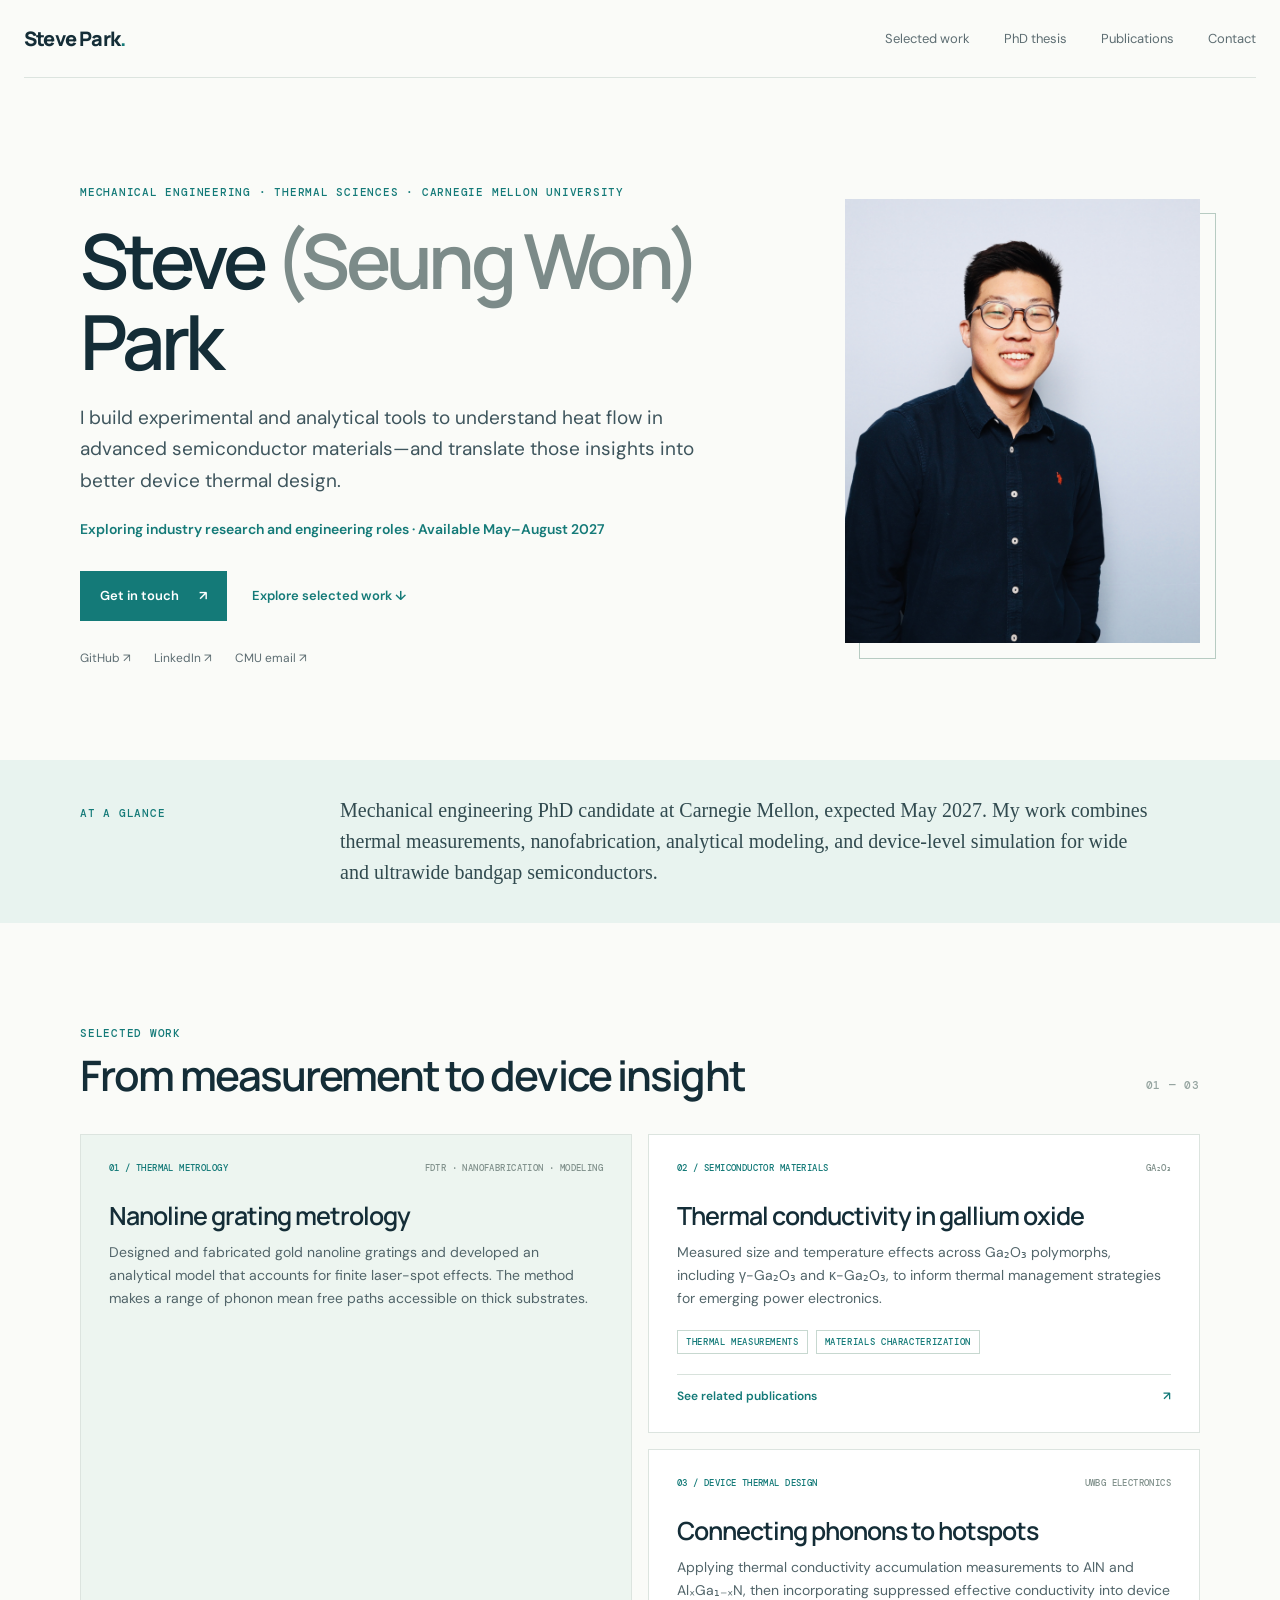
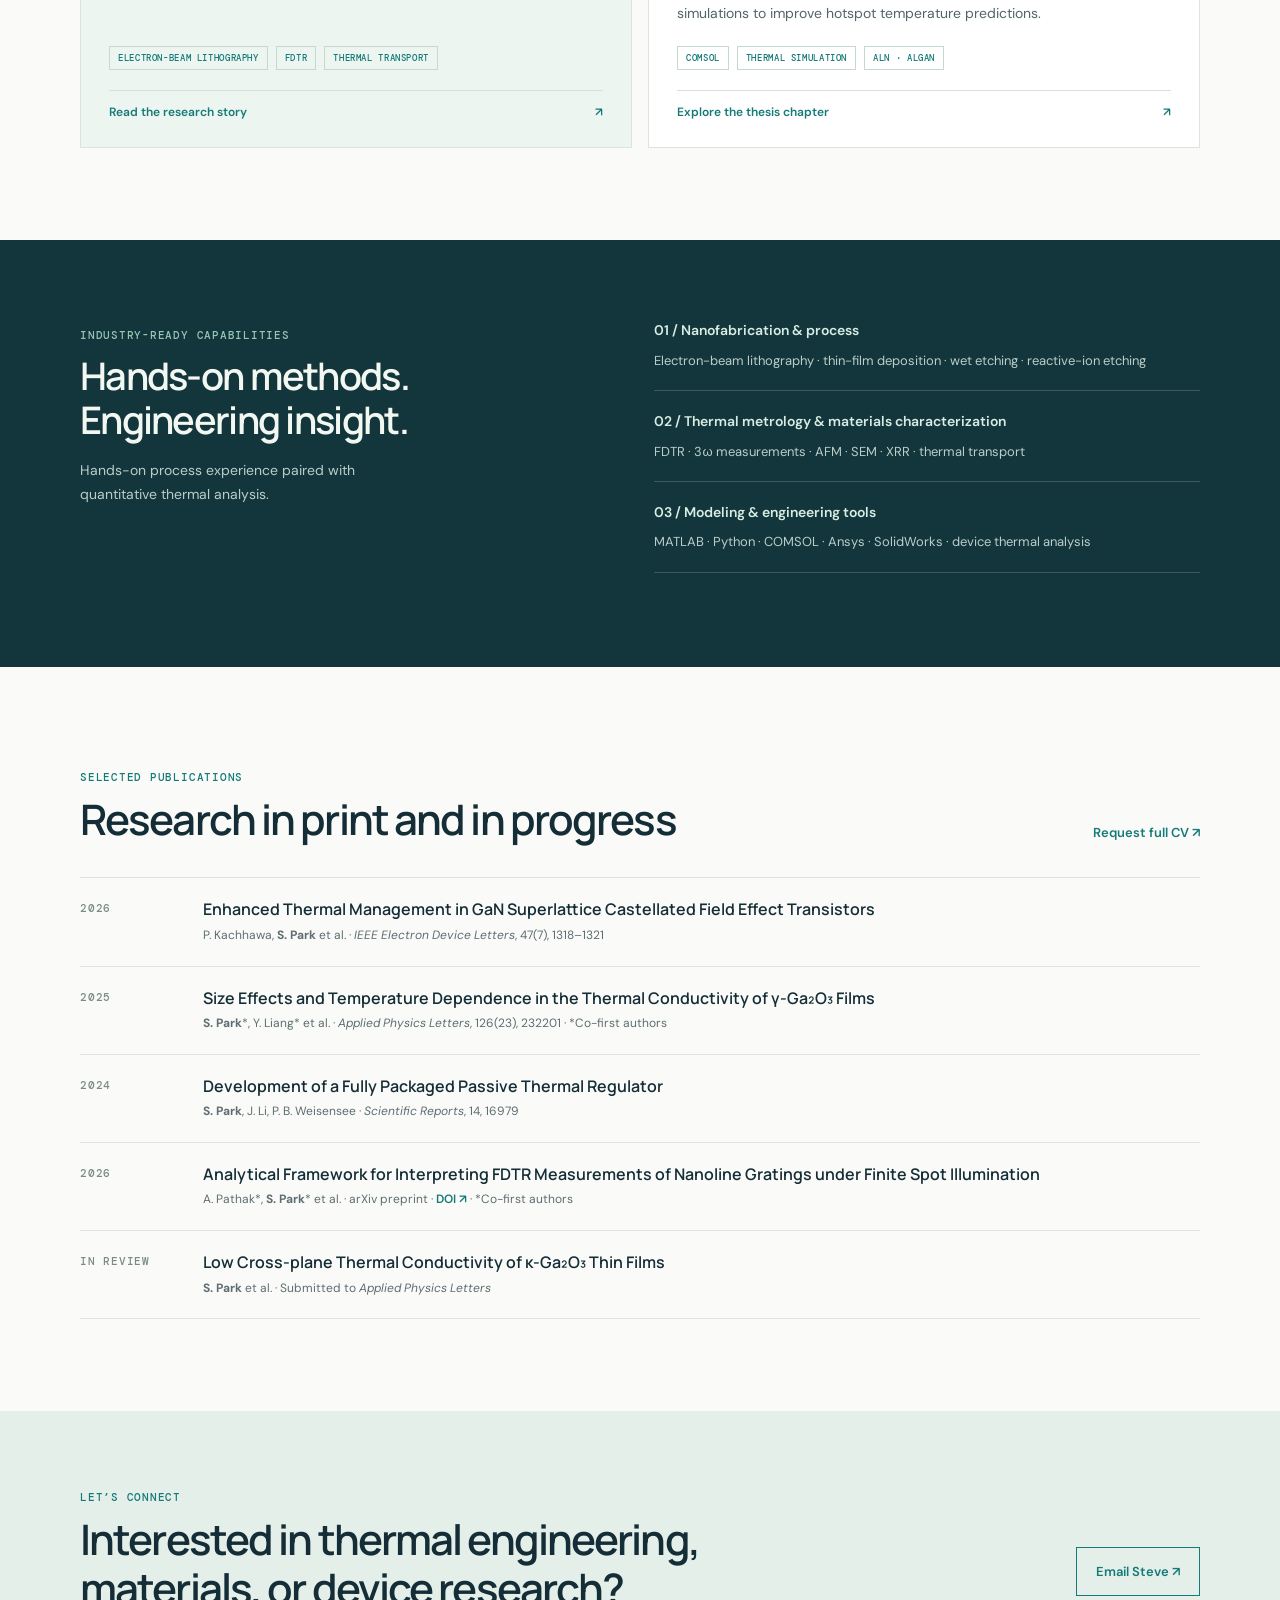
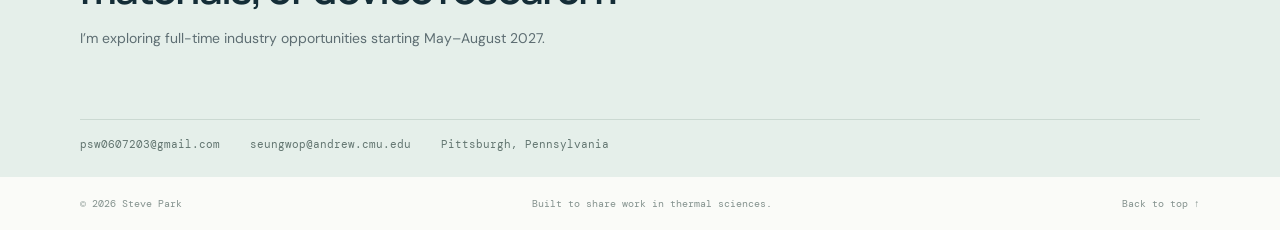
==== index.html @ 1a919031 "Add personal research website" ====
<!doctype html>
<html lang="en">
<head>
  <meta charset="utf-8">
  <meta name="viewport" content="width=device-width, initial-scale=1">
  <meta name="description" content="Steve (Seung Won) Park is a mechanical engineering PhD researcher developing thermal metrology and thermal management methods for advanced semiconductors.">
  <title>Steve Park · Mechanical Engineering Researcher</title>
  <link rel="stylesheet" href="styles.css">
</head>
<body>
  <header class="site-header">
    <a class="wordmark" href="index.html">Steve Park<span>.</span></a>
    <nav aria-label="Main navigation">
      <a href="#work">Selected work</a>
      <a href="thesis.html">PhD thesis</a>
      <a href="#publications">Publications</a>
      <a href="#contact">Contact</a>
    </nav>
  </header>

  <main>
    <section class="hero wrap">
      <div class="hero-copy">
        <p class="eyebrow">Mechanical engineering · Thermal sciences · Carnegie Mellon University</p>
        <h1>Steve <span>(Seung Won)</span> Park</h1>
        <p class="lead">I build experimental and analytical tools to understand heat flow in advanced semiconductor materials—and translate those insights into better device thermal design.</p>
        <p class="availability">Exploring industry research and engineering roles · Available May–August 2027</p>
        <div class="actions">
          <a class="button" href="mailto:psw0607203@gmail.com">Get in touch <span aria-hidden="true">↗</span></a>
          <a class="text-link" href="#work">Explore selected work ↓</a>
        </div>
        <div class="socials">
          <a href="https://github.com/steve-seungwon-park" target="_blank" rel="noreferrer">GitHub ↗</a>
          <a href="https://www.linkedin.com/in/steve-seungwon-park" target="_blank" rel="noreferrer">LinkedIn ↗</a>
          <a href="mailto:seungwop@andrew.cmu.edu">CMU email ↗</a>
        </div>
      </div>
      <figure class="portrait-frame"><img src="portrait.jpeg" alt="Portrait of Steve Park"></figure>
    </section>

    <section class="intro-band">
      <div class="wrap intro-grid">
        <p class="eyebrow">At a glance</p>
        <p>Mechanical engineering PhD candidate at Carnegie Mellon, expected May 2027. My work combines thermal measurements, nanofabrication, analytical modeling, and device-level simulation for wide and ultrawide bandgap semiconductors.</p>
      </div>
    </section>

    <section class="section wrap" id="work">
      <div class="section-heading"><div><p class="eyebrow">Selected work</p><h2>From measurement to device insight</h2></div><span class="section-index">01 — 03</span></div>
      <div class="project-grid">
        <article class="project-card project-feature">
          <div class="card-top"><span>01 / Thermal metrology</span><span>FDTR · Nanofabrication · Modeling</span></div>
          <h3>Nanoline grating metrology</h3>
          <p>Designed and fabricated gold nanoline gratings and developed an analytical model that accounts for finite laser-spot effects. The method makes a range of phonon mean free paths accessible on thick substrates.</p>
          <div class="tags"><span>Electron-beam lithography</span><span>FDTR</span><span>Thermal transport</span></div>
          <a class="card-link" href="thesis.html#nanoline">Read the research story <span>↗</span></a>
        </article>
        <article class="project-card">
          <div class="card-top"><span>02 / Semiconductor materials</span><span>Ga₂O₃</span></div>
          <h3>Thermal conductivity in gallium oxide</h3>
          <p>Measured size and temperature effects across Ga₂O₃ polymorphs, including γ-Ga₂O₃ and κ-Ga₂O₃, to inform thermal management strategies for emerging power electronics.</p>
          <div class="tags"><span>Thermal measurements</span><span>Materials characterization</span></div>
          <a class="card-link" href="#publications">See related publications <span>↗</span></a>
        </article>
        <article class="project-card">
          <div class="card-top"><span>03 / Device thermal design</span><span>UWBG electronics</span></div>
          <h3>Connecting phonons to hotspots</h3>
          <p>Applying thermal conductivity accumulation measurements to AlN and AlₓGa₁₋ₓN, then incorporating suppressed effective conductivity into device simulations to improve hotspot temperature predictions.</p>
          <div class="tags"><span>COMSOL</span><span>Thermal simulation</span><span>AlN · AlGaN</span></div>
          <a class="card-link" href="thesis.html#accumulation">Explore the thesis chapter <span>↗</span></a>
        </article>
      </div>
    </section>

    <section class="skills-band">
      <div class="wrap skills-content">
        <div><p class="eyebrow">Industry-ready capabilities</p><h2>Hands-on methods.<br>Engineering insight.</h2><p class="skills-intro">Hands-on process experience paired with quantitative thermal analysis.</p></div>
        <div class="skill-list">
          <div><span>01 / Nanofabrication & process</span><p>Electron-beam lithography · thin-film deposition · wet etching · reactive-ion etching</p></div>
          <div><span>02 / Thermal metrology & materials characterization</span><p>FDTR · 3ω measurements · AFM · SEM · XRR · thermal transport</p></div>
          <div><span>03 / Modeling & engineering tools</span><p>MATLAB · Python · COMSOL · Ansys · SolidWorks · device thermal analysis</p></div>
        </div>
      </div>
    </section>

    <section class="section wrap" id="publications">
      <div class="section-heading"><div><p class="eyebrow">Selected publications</p><h2>Research in print and in progress</h2></div><a class="text-link" href="mailto:psw0607203@gmail.com?subject=Publications%20and%20CV">Request full CV ↗</a></div>
      <div class="publication-list">
        <article><span class="pub-year">2026</span><div><h3>Enhanced Thermal Management in GaN Superlattice Castellated Field Effect Transistors</h3><p>P. Kachhawa, <strong>S. Park</strong> et al. · <em>IEEE Electron Device Letters</em>, 47(7), 1318–1321</p></div></article>
        <article><span class="pub-year">2025</span><div><h3>Size Effects and Temperature Dependence in the Thermal Conductivity of γ-Ga₂O₃ Films</h3><p><strong>S. Park</strong>*, Y. Liang* et al. · <em>Applied Physics Letters</em>, 126(23), 232201 · *Co-first authors</p></div></article>
        <article><span class="pub-year">2024</span><div><h3>Development of a Fully Packaged Passive Thermal Regulator</h3><p><strong>S. Park</strong>, J. Li, P. B. Weisensee · <em>Scientific Reports</em>, 14, 16979</p></div></article>
        <article><span class="pub-year">2026</span><div><h3>Analytical Framework for Interpreting FDTR Measurements of Nanoline Gratings under Finite Spot Illumination</h3><p>A. Pathak*, <strong>S. Park</strong>* et al. · arXiv preprint · <a href="https://doi.org/10.48550/arXiv.2610.37957">DOI ↗</a> · *Co-first authors</p></div></article>
        <article><span class="pub-year">In review</span><div><h3>Low Cross-plane Thermal Conductivity of κ-Ga₂O₃ Thin Films</h3><p><strong>S. Park</strong> et al. · Submitted to <em>Applied Physics Letters</em></p></div></article>
      </div>
    </section>

    <section class="contact-section" id="contact">
      <div class="wrap contact-inner"><div><p class="eyebrow">Let’s connect</p><h2>Interested in thermal engineering, materials, or device research?</h2><p>I’m exploring full-time industry opportunities starting May–August 2027.</p></div><a class="button button-light" href="mailto:psw0607203@gmail.com">Email Steve ↗</a></div>
      <div class="wrap contact-foot"><a href="mailto:psw0607203@gmail.com">psw0607203@gmail.com</a><a href="mailto:seungwop@andrew.cmu.edu">seungwop@andrew.cmu.edu</a><span>Pittsburgh, Pennsylvania</span></div>
    </section>
  </main>
  <footer class="site-footer wrap"><span>© 2026 Steve Park</span><span>Built to share work in thermal sciences.</span><a href="#top">Back to top ↑</a></footer>
</body>
</html>
---- styles.css ----
@import url('https://fonts.googleapis.com/css2?family=DM+Mono:wght@400;500&family=DM+Sans:wght@400;500;600;700&family=Manrope:wght@400;500;600;700;800&display=swap');
:root{--ink:#142d37;--muted:#5d6d72;--teal:#147a78;--mint:#e8f3ef;--paper:#fafbf8;--line:#dce4df;--orange:#d5844e;--serif:Georgia,'Times New Roman',serif}*{box-sizing:border-box}html{scroll-behavior:smooth}body{margin:0;background:var(--paper);color:var(--ink);font-family:'DM Sans',Arial,sans-serif;font-size:16px;line-height:1.65}a{color:inherit;text-decoration:none}a:hover{color:var(--teal)}.wrap{width:min(1120px,calc(100% - 48px));margin-inline:auto}.site-header{height:78px;width:min(1240px,calc(100% - 48px));margin:auto;display:flex;align-items:center;justify-content:space-between;border-bottom:1px solid var(--line)}.wordmark{font-family:Manrope,sans-serif;font-weight:800;font-size:20px;letter-spacing:-.8px}.wordmark span{color:var(--teal)}nav{display:flex;gap:34px;font-size:13px;color:var(--muted)}nav a{padding:8px 0}nav a:hover,nav .active{color:var(--teal)}.hero{display:grid;grid-template-columns:1.32fr .68fr;gap:76px;align-items:center;padding-top:96px;padding-bottom:92px}.eyebrow,.section-index,.card-top,.tags,.pub-year,.thesis-meta,.finding span{font:500 11px 'DM Mono',monospace;letter-spacing:.07em;text-transform:uppercase;color:var(--teal)}.hero h1,.thesis-hero h1{font:600 clamp(42px,6vw,76px)/1.06 Manrope,sans-serif;letter-spacing:-.06em;margin:21px 0}.hero h1 span{color:#7c8b89}.lead{font-size:19px;line-height:1.65;color:#3e555d;max-width:650px}.availability{margin-top:22px;font-size:14px;font-weight:600;color:var(--teal)}.actions{display:flex;align-items:center;gap:25px;margin:30px 0 28px}.button{display:inline-flex;gap:20px;align-items:center;background:var(--teal);color:white;padding:13px 19px;font-size:13px;font-weight:600;border:1px solid var(--teal);transition:.2s}.button:hover{background:#0d5d5b;color:#fff}.text-link{font-size:13px;font-weight:600;color:var(--teal)}.socials{display:flex;gap:23px;font-size:12px;color:var(--muted)}.portrait-frame{margin:0;position:relative}.portrait-frame:before{content:'';position:absolute;left:14px;top:14px;width:100%;height:100%;border:1px solid #b7cbc2;z-index:0}.portrait-frame img{position:relative;display:block;width:100%;aspect-ratio:4/5;object-fit:cover;object-position:center 34%;z-index:1;filter:saturate(.84)}.intro-band{background:var(--mint);padding:35px 0}.intro-grid{display:grid;grid-template-columns:220px 1fr;gap:40px;align-items:start}.intro-grid p:last-child{font-family:var(--serif);font-size:20px;line-height:1.55;max-width:820px;margin:0;color:#314a4f}.section{padding-top:92px;padding-bottom:92px}.section-heading{display:flex;justify-content:space-between;align-items:end;margin-bottom:34px}.section-heading h2,.skills-content h2,.contact-inner h2{font:600 clamp(27px,3.5vw,42px)/1.16 Manrope,sans-serif;letter-spacing:-.045em;margin:9px 0 0}.section-index{padding-bottom:8px;color:#95a4a0}.project-grid{display:grid;grid-template-columns:1fr 1fr;gap:16px}.project-card{border:1px solid var(--line);padding:27px 28px 25px;background:#fff;display:flex;flex-direction:column;min-height:290px}.project-feature{grid-row:span 2;background:#edf5f0}.card-top{display:flex;justify-content:space-between;gap:12px;font-size:9px;letter-spacing:.045em}.card-top span:last-child{color:#82928d;text-align:right}.project-card h3{font:600 25px/1.2 Manrope,sans-serif;letter-spacing:-.04em;margin:27px 0 10px}.project-card p{color:#52656a;font-size:14px;margin:0 0 20px}.tags{display:flex;flex-wrap:wrap;gap:8px;margin-top:auto;font-size:9px}.tags span{border:1px solid #c7d8d0;padding:5px 8px}.card-link{font-size:12px;font-weight:600;color:var(--teal);margin-top:20px;display:flex;justify-content:space-between;border-top:1px solid #d8e2dc;padding-top:12px}.skills-band{background:#12363b;color:#f3f7f2;padding:77px 0}.skills-content{display:grid;grid-template-columns:1fr 1.15fr;gap:100px}.skills-content .eyebrow{color:#98c6b5}.skills-content h2{font-size:38px}.skill-list>div{border-bottom:1px solid #3c5b5d;padding:0 0 15px;margin-bottom:17px}.skill-list span{font-weight:600;font-size:14px}.skill-list p{color:#bbcdca;font-size:13px;margin:3px 0}.publication-list{border-top:1px solid var(--line)}.publication-list article{display:grid;grid-template-columns:105px 1fr;gap:18px;padding:20px 0;border-bottom:1px solid var(--line)}.pub-year{padding-top:3px;color:#788b85}.publication-list h3{font:600 16px/1.4 Manrope,sans-serif;margin:0 0 5px}.publication-list p{font-size:12px;color:var(--muted);margin:0}.publication-list p a,.thesis-links a{color:var(--teal);font-weight:600}.contact-section{background:#e5efea;padding:68px 0 26px}.contact-inner{display:flex;justify-content:space-between;align-items:center;gap:40px;padding-bottom:55px}.contact-inner h2{max-width:650px}.contact-inner p:not(.eyebrow){color:var(--muted);font-size:14px}.button-light{background:transparent;color:var(--teal);white-space:nowrap}.button-light:hover{color:white}.contact-foot{display:flex;gap:30px;border-top:1px solid #cbd9d2;padding-top:17px;font:11px 'DM Mono',monospace;color:#627570}.site-footer{padding-block:20px;display:flex;justify-content:space-between;color:#84928e;font:10px 'DM Mono',monospace}.thesis-hero{padding-top:90px;padding-bottom:74px;max-width:920px}.thesis-hero h1{font-size:clamp(38px,5.7vw,67px);max-width:900px}.thesis-hero .lead{max-width:760px}.thesis-meta{display:flex;flex-wrap:wrap;gap:12px 26px;margin-top:30px;color:#697d76;font-size:10px}.thesis-body{display:grid;grid-template-columns:210px 1fr;gap:78px;padding-bottom:100px}.contents{position:sticky;top:25px;align-self:start;display:flex;flex-direction:column;gap:10px;border-top:1px solid var(--line);padding-top:15px}.contents a{font-size:12px;color:var(--muted)}.contents a:hover{color:var(--teal)}.thesis-content section{padding:0 0 50px;margin:0 0 50px;border-bottom:1px solid var(--line);scroll-margin-top:35px}.thesis-content h2{font:600 31px/1.2 Manrope,sans-serif;letter-spacing:-.04em;margin:8px 0 16px}.thesis-content p:not(.eyebrow){color:#506268;font-size:15px;line-height:1.8}.finding{background:var(--mint);padding:18px 20px;margin-top:22px}.finding p{margin:5px 0 0}.thesis-links{padding-left:18px;color:#506268;font-size:14px}.thesis-links li{padding:7px 0}@media(max-width:760px){.site-header{height:auto;min-height:70px;align-items:flex-start;padding:18px 0;gap:18px;flex-direction:column}.site-header nav{width:100%;gap:18px;overflow:auto;font-size:12px}.hero{grid-template-columns:1fr;gap:35px;padding-top:60px;padding-bottom:60px}.hero-copy{order:1}.portrait-frame{width:min(330px,85%);margin:0 auto;order:0}.hero h1{font-size:52px}.intro-grid{grid-template-columns:1fr;gap:8px}.project-grid{grid-template-columns:1fr}.project-feature{grid-row:auto}.project-card{min-height:260px}.skills-content{grid-template-columns:1fr;gap:35px}.section{padding-block:65px}.section-heading{align-items:start;gap:18px;flex-direction:column}.publication-list article{grid-template-columns:78px 1fr}.contact-inner{align-items:flex-start;flex-direction:column}.contact-foot{flex-direction:column;gap:8px}.site-footer{gap:10px;flex-wrap:wrap}.thesis-body{grid-template-columns:1fr;gap:30px}.contents{position:static;display:grid;grid-template-columns:1fr 1fr}.contents .eyebrow{grid-column:1/-1}.thesis-hero{padding-top:62px}.thesis-meta{display:grid;gap:6px}}
/* Industry capability emphasis */
.skills-content .skills-intro{max-width:300px;color:#bbcdca;font-size:14px;margin-top:18px}
.skill-list span{color:#d8ece3}
.skill-list p{line-height:1.8;margin-top:5px}
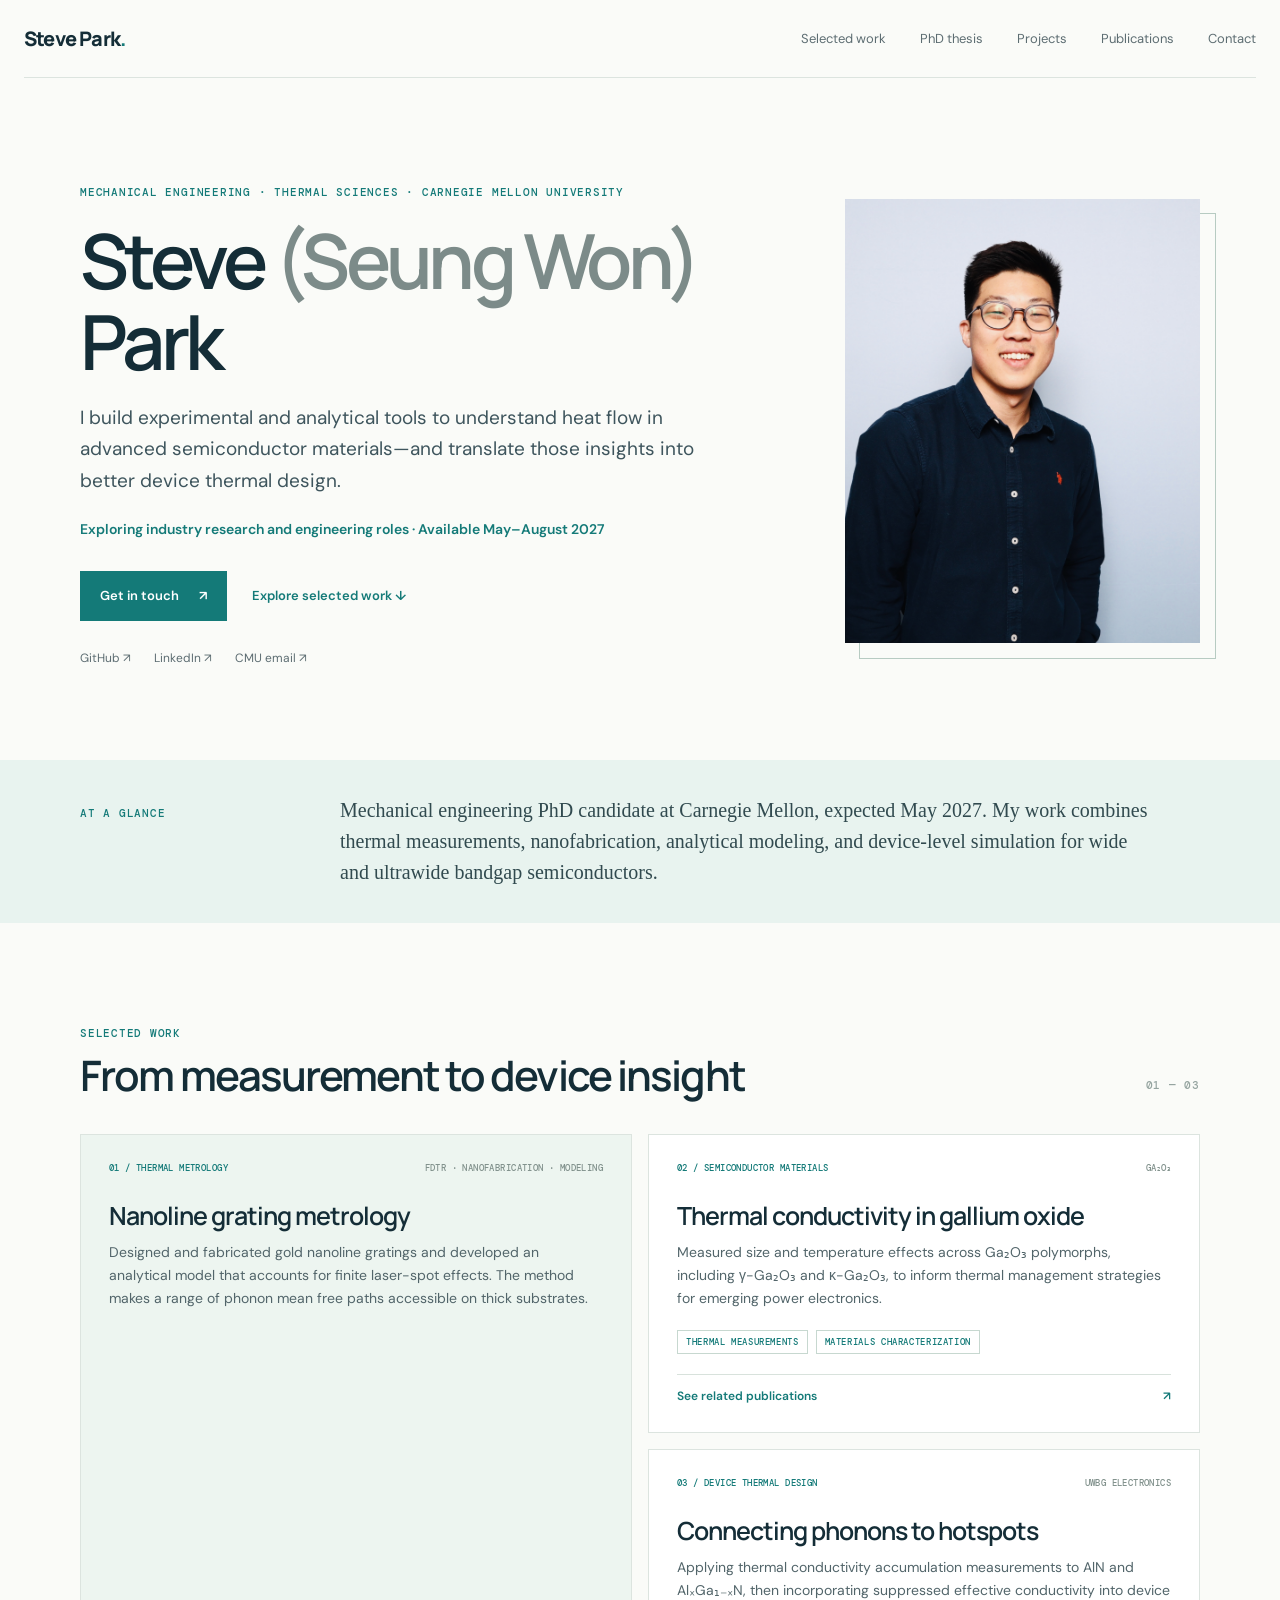
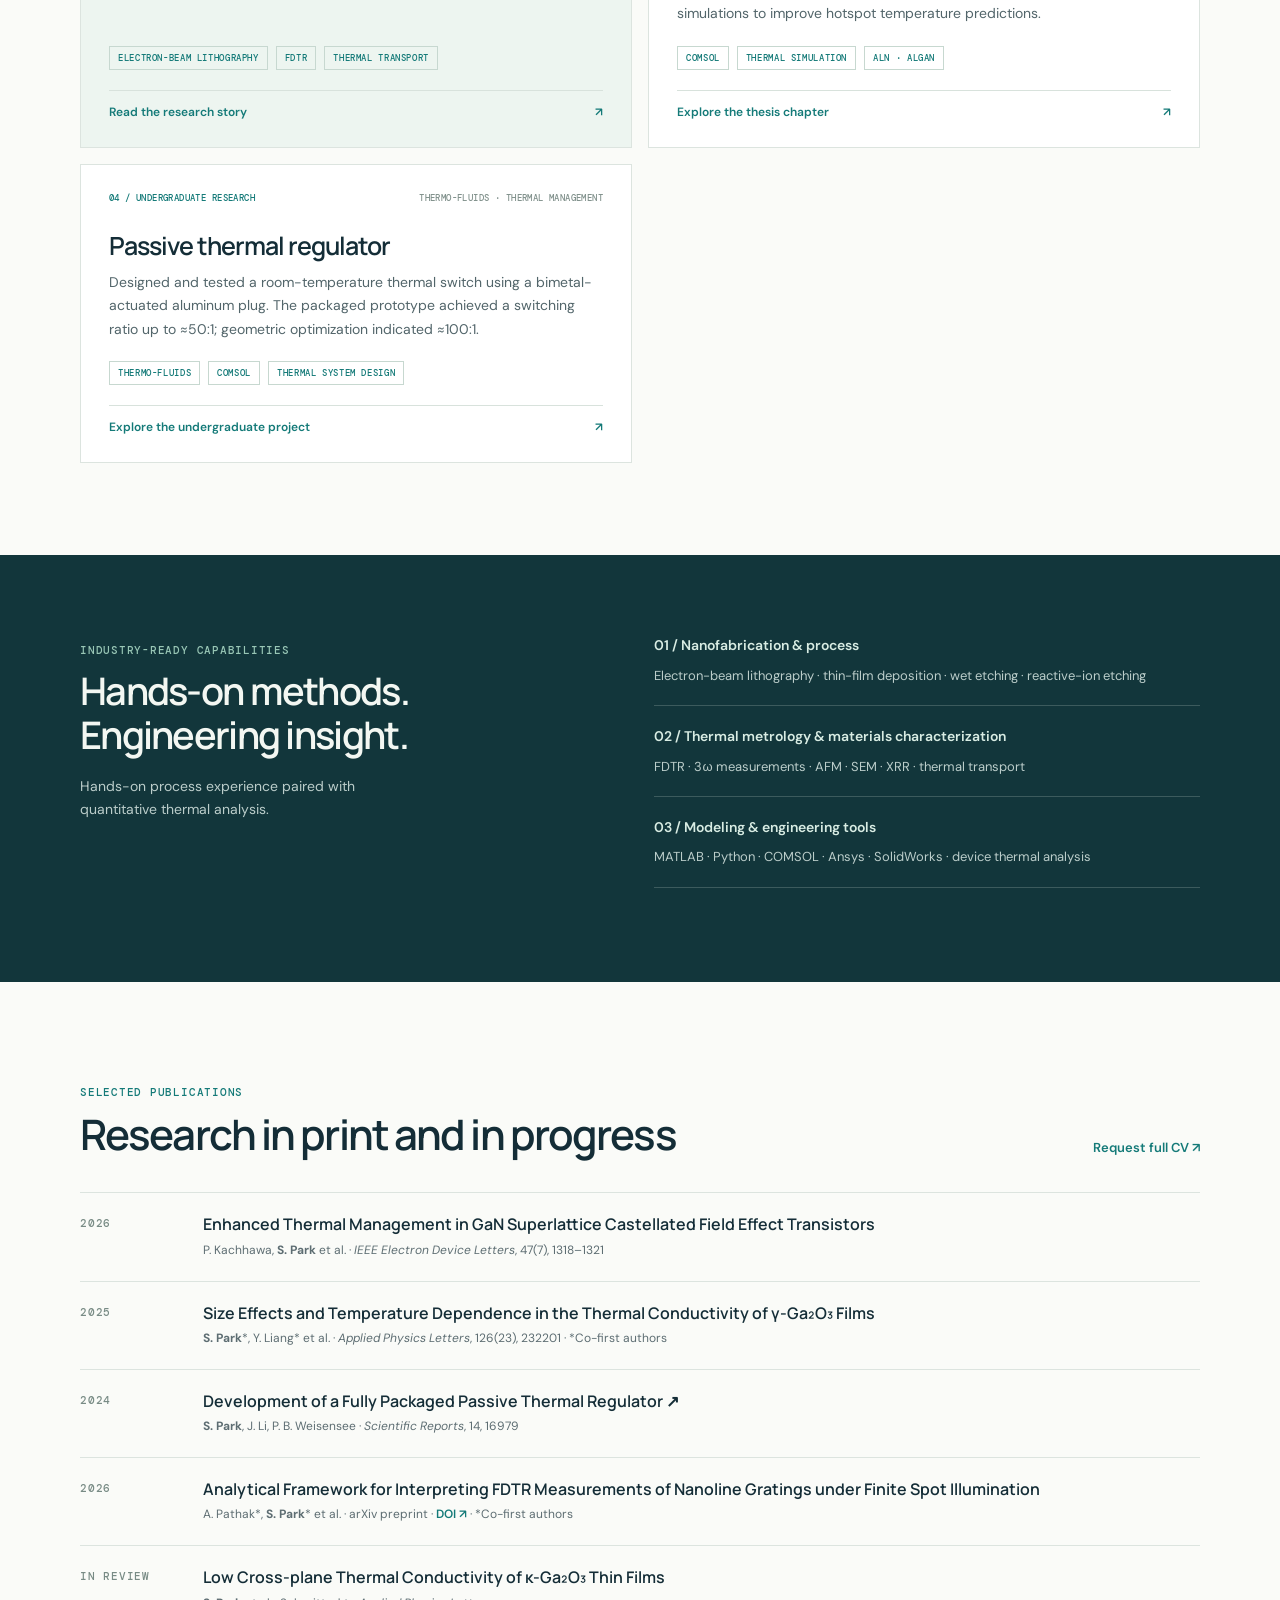
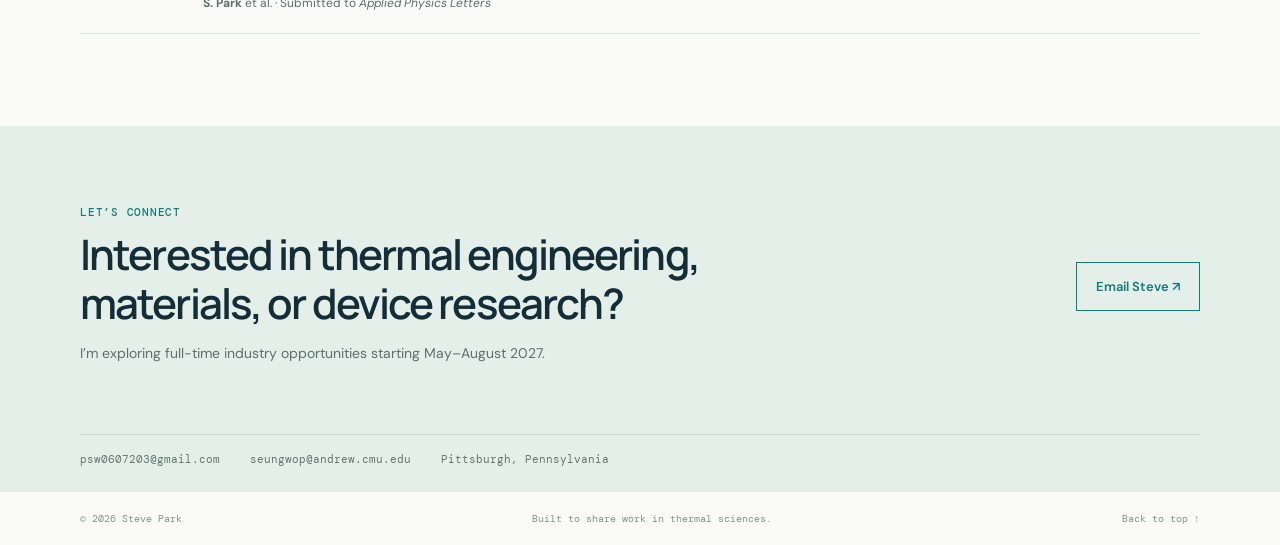
==== commit d9fdcf02: "Add research figures and undergraduate project page" ====
--- a/index.html
+++ b/index.html
@@ -13,6 +13,7 @@
     <nav aria-label="Main navigation">
       <a href="#work">Selected work</a>
       <a href="thesis.html">PhD thesis</a>
+      <a href="projects.html">Projects</a>
       <a href="#publications">Publications</a>
       <a href="#contact">Contact</a>
     </nav>
@@ -69,6 +70,13 @@
           <div class="tags"><span>COMSOL</span><span>Thermal simulation</span><span>AlN · AlGaN</span></div>
           <a class="card-link" href="thesis.html#accumulation">Explore the thesis chapter <span>↗</span></a>
         </article>
+        <article class="project-card">
+          <div class="card-top"><span>04 / Undergraduate research</span><span>Thermo-fluids · Thermal management</span></div>
+          <h3>Passive thermal regulator</h3>
+          <p>Designed and tested a room-temperature thermal switch using a bimetal-actuated aluminum plug. The packaged prototype achieved a switching ratio up to ≈50:1; geometric optimization indicated ≈100:1.</p>
+          <div class="tags"><span>Thermo-fluids</span><span>COMSOL</span><span>Thermal system design</span></div>
+          <a class="card-link" href="projects.html#thermal-regulator">Explore the undergraduate project <span>↗</span></a>
+        </article>
       </div>
     </section>
 
@@ -88,7 +96,7 @@
       <div class="publication-list">
         <article><span class="pub-year">2026</span><div><h3>Enhanced Thermal Management in GaN Superlattice Castellated Field Effect Transistors</h3><p>P. Kachhawa, <strong>S. Park</strong> et al. · <em>IEEE Electron Device Letters</em>, 47(7), 1318–1321</p></div></article>
         <article><span class="pub-year">2025</span><div><h3>Size Effects and Temperature Dependence in the Thermal Conductivity of γ-Ga₂O₃ Films</h3><p><strong>S. Park</strong>*, Y. Liang* et al. · <em>Applied Physics Letters</em>, 126(23), 232201 · *Co-first authors</p></div></article>
-        <article><span class="pub-year">2024</span><div><h3>Development of a Fully Packaged Passive Thermal Regulator</h3><p><strong>S. Park</strong>, J. Li, P. B. Weisensee · <em>Scientific Reports</em>, 14, 16979</p></div></article>
+        <article><span class="pub-year">2024</span><div><h3><a href="https://doi.org/10.1038/s41598-024-67758-4">Development of a Fully Packaged Passive Thermal Regulator ↗</a></h3><p><strong>S. Park</strong>, J. Li, P. B. Weisensee · <em>Scientific Reports</em>, 14, 16979</p></div></article>
         <article><span class="pub-year">2026</span><div><h3>Analytical Framework for Interpreting FDTR Measurements of Nanoline Gratings under Finite Spot Illumination</h3><p>A. Pathak*, <strong>S. Park</strong>* et al. · arXiv preprint · <a href="https://doi.org/10.48550/arXiv.2610.37957">DOI ↗</a> · *Co-first authors</p></div></article>
         <article><span class="pub-year">In review</span><div><h3>Low Cross-plane Thermal Conductivity of κ-Ga₂O₃ Thin Films</h3><p><strong>S. Park</strong> et al. · Submitted to <em>Applied Physics Letters</em></p></div></article>
       </div>
--- a/styles.css
+++ b/styles.css
@@ -4,3 +4,21 @@
 .skills-content .skills-intro{max-width:300px;color:#bbcdca;font-size:14px;margin-top:18px}
 .skill-list span{color:#d8ece3}
 .skill-list p{line-height:1.8;margin-top:5px}
+.publication-list h3 a{color:inherit}.publication-list h3 a:hover{color:var(--teal)}
+.research-figure{margin:26px 0 0;padding:12px;background:#fff;border:1px solid var(--line)}
+.research-figure img{display:block;width:100%;height:auto;max-height:650px;object-fit:contain;background:#fff}
+.research-figure figcaption{padding:10px 4px 2px;color:var(--muted);font-size:12px;line-height:1.5}
+.figure-grid{display:grid;grid-template-columns:1fr 1fr;gap:16px;align-items:start}
+.project-summary{max-width:850px;color:#506268;font-size:16px;line-height:1.8}
+.project-hero-figure{max-width:850px;margin-top:26px}
+.project-metrics{display:grid;grid-template-columns:repeat(3,1fr);gap:14px;margin:28px 0 50px;max-width:950px}
+.project-metrics>div{background:var(--mint);padding:20px}
+.project-metrics span{font:700 25px Manrope,sans-serif;letter-spacing:-.04em;color:var(--teal)}
+.project-metrics p{font-size:12px;color:#52656a;line-height:1.6;margin:7px 0 0}
+.project-detail-grid{display:grid;grid-template-columns:1fr 1fr;gap:50px;margin:0 0 35px}
+.project-detail-grid h3{font:600 21px/1.25 Manrope,sans-serif;letter-spacing:-.03em;margin:8px 0 14px}
+.project-detail-grid ul{padding-left:18px;color:#506268;font-size:14px}.project-detail-grid li{padding:5px 0}
+.project-detail-grid .tags{margin:12px 0}.detail-note{font-size:13px;color:var(--muted);line-height:1.7}
+.paper-credit{border-top:1px solid var(--line);padding-top:18px;color:#506268;font-size:12px;line-height:1.8}
+.paper-credit a{color:var(--teal);font-weight:600}
+@media(max-width:760px){.figure-grid,.project-detail-grid{grid-template-columns:1fr}.project-metrics{grid-template-columns:1fr}.research-figure{padding:7px}.project-detail .section-heading{align-items:flex-start}}
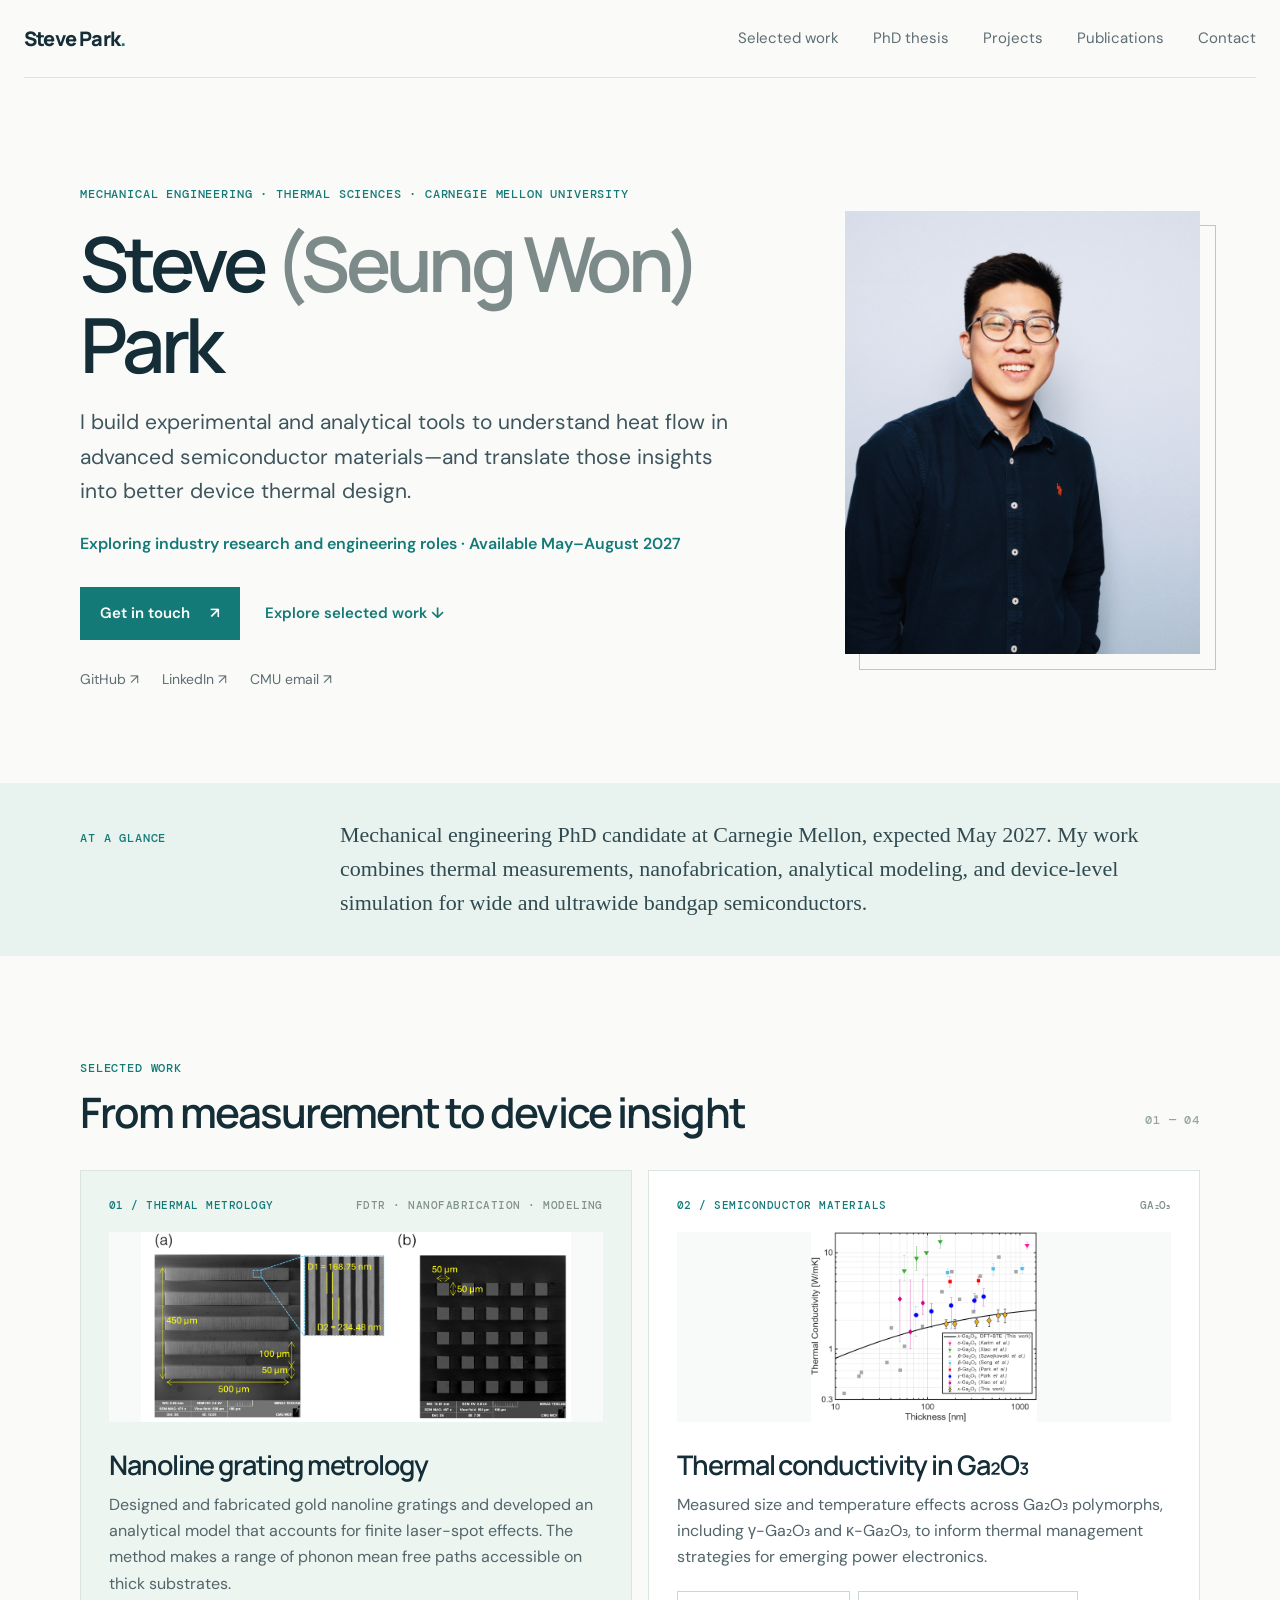
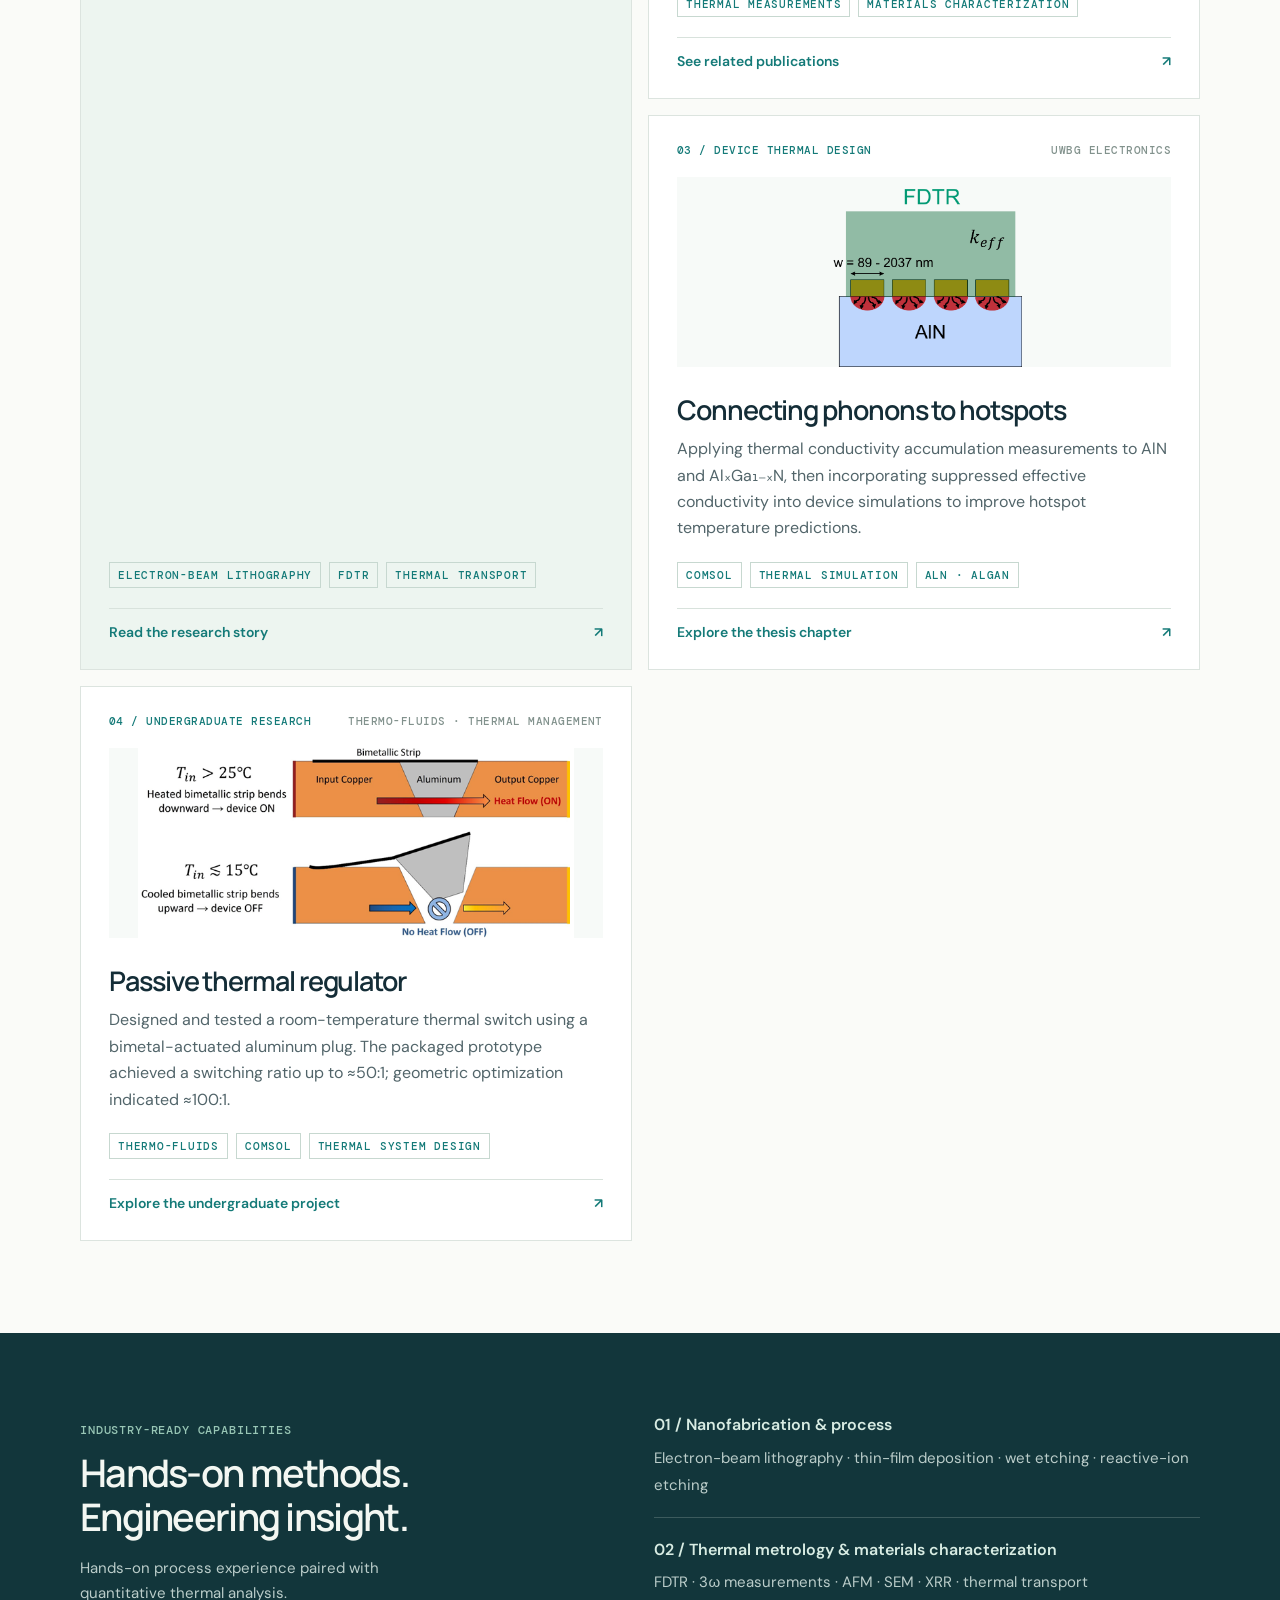
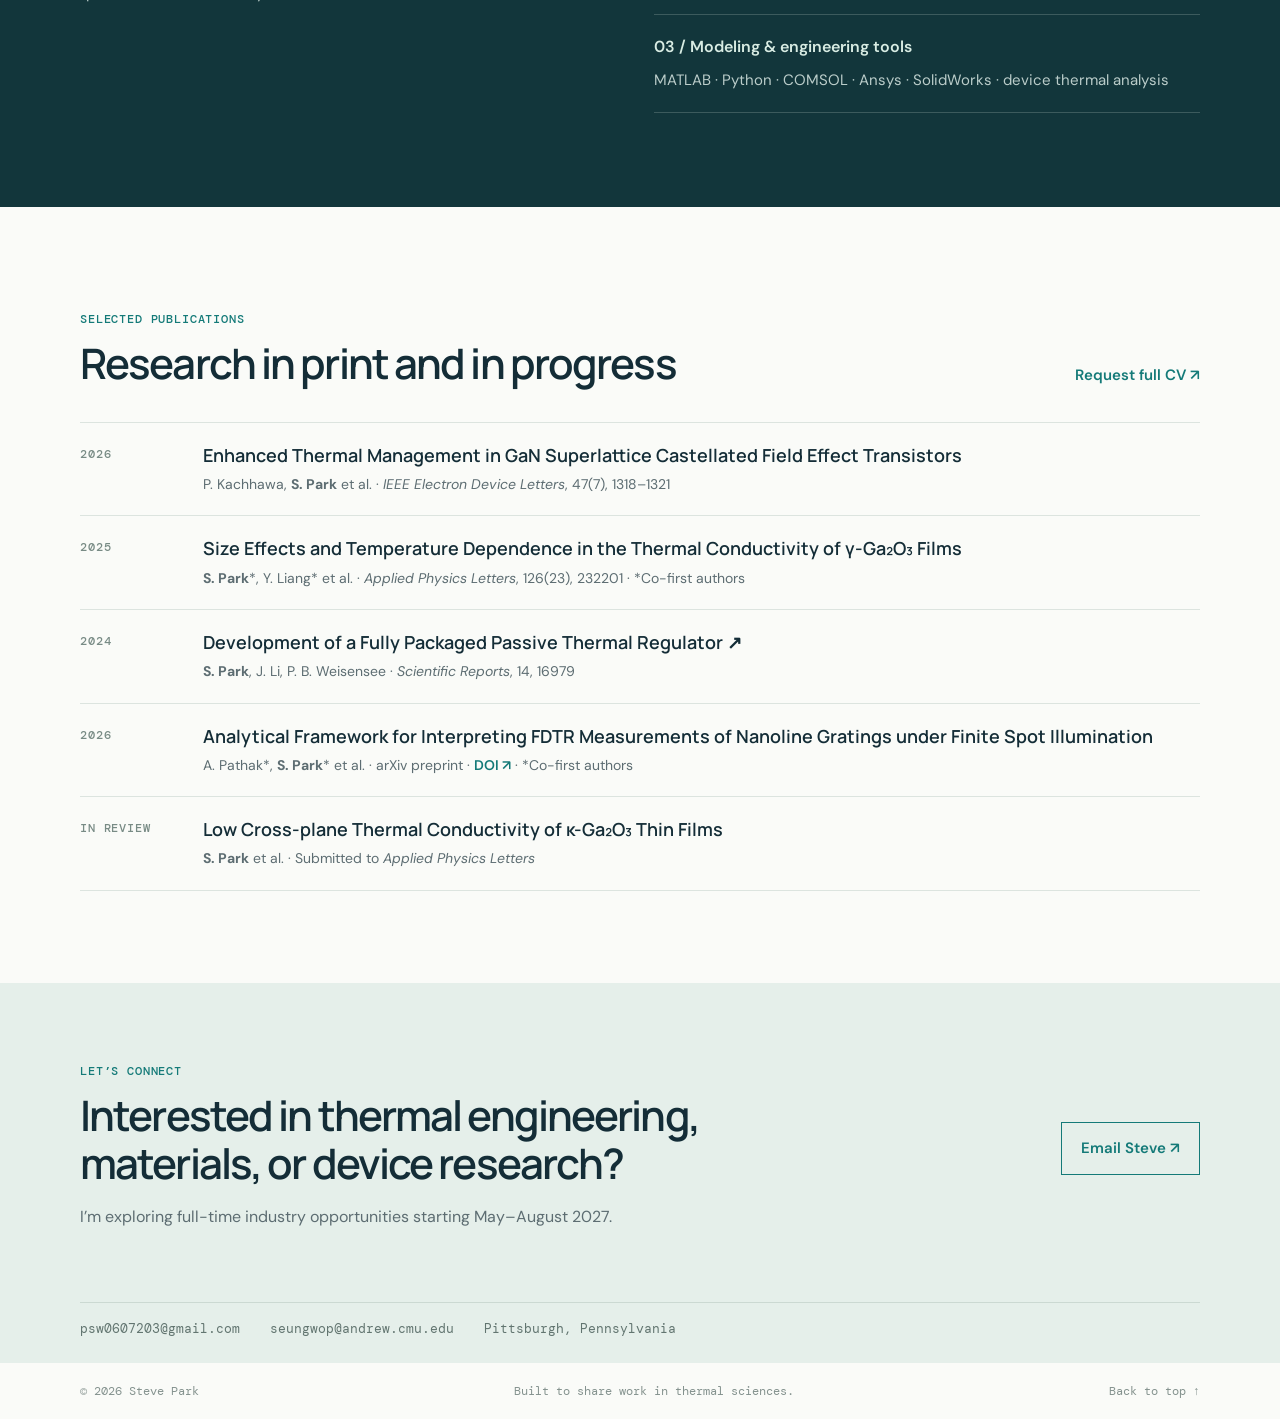
==== commit 3a051987: "Add selected work figures and improve readability" ====
--- a/index.html
+++ b/index.html
@@ -47,10 +47,11 @@
     </section>
 
     <section class="section wrap" id="work">
-      <div class="section-heading"><div><p class="eyebrow">Selected work</p><h2>From measurement to device insight</h2></div><span class="section-index">01 — 03</span></div>
+      <div class="section-heading"><div><p class="eyebrow">Selected work</p><h2>From measurement to device insight</h2></div><span class="section-index">01 — 04</span></div>
       <div class="project-grid">
         <article class="project-card project-feature">
           <div class="card-top"><span>01 / Thermal metrology</span><span>FDTR · Nanofabrication · Modeling</span></div>
+          <img class="project-visual" src="assets/nanoline-sem.png" alt="SEM images of fabricated gold nanoline gratings">
           <h3>Nanoline grating metrology</h3>
           <p>Designed and fabricated gold nanoline gratings and developed an analytical model that accounts for finite laser-spot effects. The method makes a range of phonon mean free paths accessible on thick substrates.</p>
           <div class="tags"><span>Electron-beam lithography</span><span>FDTR</span><span>Thermal transport</span></div>
@@ -58,13 +59,15 @@
         </article>
         <article class="project-card">
           <div class="card-top"><span>02 / Semiconductor materials</span><span>Ga₂O₃</span></div>
-          <h3>Thermal conductivity in gallium oxide</h3>
+          <img class="project-visual" src="assets/gallium-oxide-size-effect.png" alt="Thickness-dependent thermal conductivity measurements for Ga₂O₃ polymorphs">
+          <h3>Thermal conductivity in Ga₂O₃</h3>
           <p>Measured size and temperature effects across Ga₂O₃ polymorphs, including γ-Ga₂O₃ and κ-Ga₂O₃, to inform thermal management strategies for emerging power electronics.</p>
           <div class="tags"><span>Thermal measurements</span><span>Materials characterization</span></div>
           <a class="card-link" href="#publications">See related publications <span>↗</span></a>
         </article>
         <article class="project-card">
           <div class="card-top"><span>03 / Device thermal design</span><span>UWBG electronics</span></div>
+          <img class="project-visual" src="assets/aln-fdtr-schematic.png" alt="Schematic of an AlN sample and FDTR measurement across patterned heater lines">
           <h3>Connecting phonons to hotspots</h3>
           <p>Applying thermal conductivity accumulation measurements to AlN and AlₓGa₁₋ₓN, then incorporating suppressed effective conductivity into device simulations to improve hotspot temperature predictions.</p>
           <div class="tags"><span>COMSOL</span><span>Thermal simulation</span><span>AlN · AlGaN</span></div>
@@ -72,6 +75,7 @@
         </article>
         <article class="project-card">
           <div class="card-top"><span>04 / Undergraduate research</span><span>Thermo-fluids · Thermal management</span></div>
+          <img class="project-visual" src="assets/passive-regulator-operation.png" alt="Schematic showing the passive thermal regulator switching heat flow on or off">
           <h3>Passive thermal regulator</h3>
           <p>Designed and tested a room-temperature thermal switch using a bimetal-actuated aluminum plug. The packaged prototype achieved a switching ratio up to ≈50:1; geometric optimization indicated ≈100:1.</p>
           <div class="tags"><span>Thermo-fluids</span><span>COMSOL</span><span>Thermal system design</span></div>
--- a/styles.css
+++ b/styles.css
@@ -22,3 +22,38 @@
 .paper-credit{border-top:1px solid var(--line);padding-top:18px;color:#506268;font-size:12px;line-height:1.8}
 .paper-credit a{color:var(--teal);font-weight:600}
 @media(max-width:760px){.figure-grid,.project-detail-grid{grid-template-columns:1fr}.project-metrics{grid-template-columns:1fr}.research-figure{padding:7px}.project-detail .section-heading{align-items:flex-start}}
+/* Larger type and image previews for project cards */
+body{font-size:18px}
+nav{font-size:15px}
+.eyebrow,.section-index,.card-top,.tags,.pub-year,.thesis-meta,.finding span{font-size:12px}
+.hero .eyebrow{font-size:12px}
+.lead{font-size:21px}
+.availability{font-size:16px}
+.button,.text-link{font-size:15px}
+.socials{font-size:14px}
+.intro-grid p:last-child{font-size:22px}
+.card-top{font-size:11px}
+.project-visual{display:block;width:100%;height:190px;object-fit:contain;background:#f7faf8;margin-top:20px}
+.project-card h3{font-size:27px}
+.project-card p{font-size:16px;line-height:1.65}
+.tags{font-size:11px}
+.card-link{font-size:14px}
+.skill-list span{font-size:16px}
+.skill-list p,.skills-content .skills-intro{font-size:15px}
+.publication-list h3{font-size:18px}
+.publication-list p{font-size:14px;line-height:1.6}
+.contact-inner p:not(.eyebrow){font-size:16px}
+.contact-foot{font-size:13px}
+.site-footer{font-size:12px}
+.thesis-meta{font-size:12px}
+.contents a{font-size:14px}
+.thesis-content p:not(.eyebrow){font-size:17px}
+.thesis-content h2{font-size:34px}
+.thesis-links{font-size:16px;line-height:1.7}
+.research-figure figcaption{font-size:14px}
+.project-summary{font-size:18px}
+.project-metrics p{font-size:14px}
+.project-detail-grid ul{font-size:16px}
+.detail-note{font-size:15px}
+.paper-credit{font-size:14px}
+@media(max-width:760px){nav{font-size:13px}.lead{font-size:19px}.intro-grid p:last-child{font-size:20px}.publication-list h3{font-size:16px}.project-visual{height:170px}.thesis-content h2{font-size:29px}}
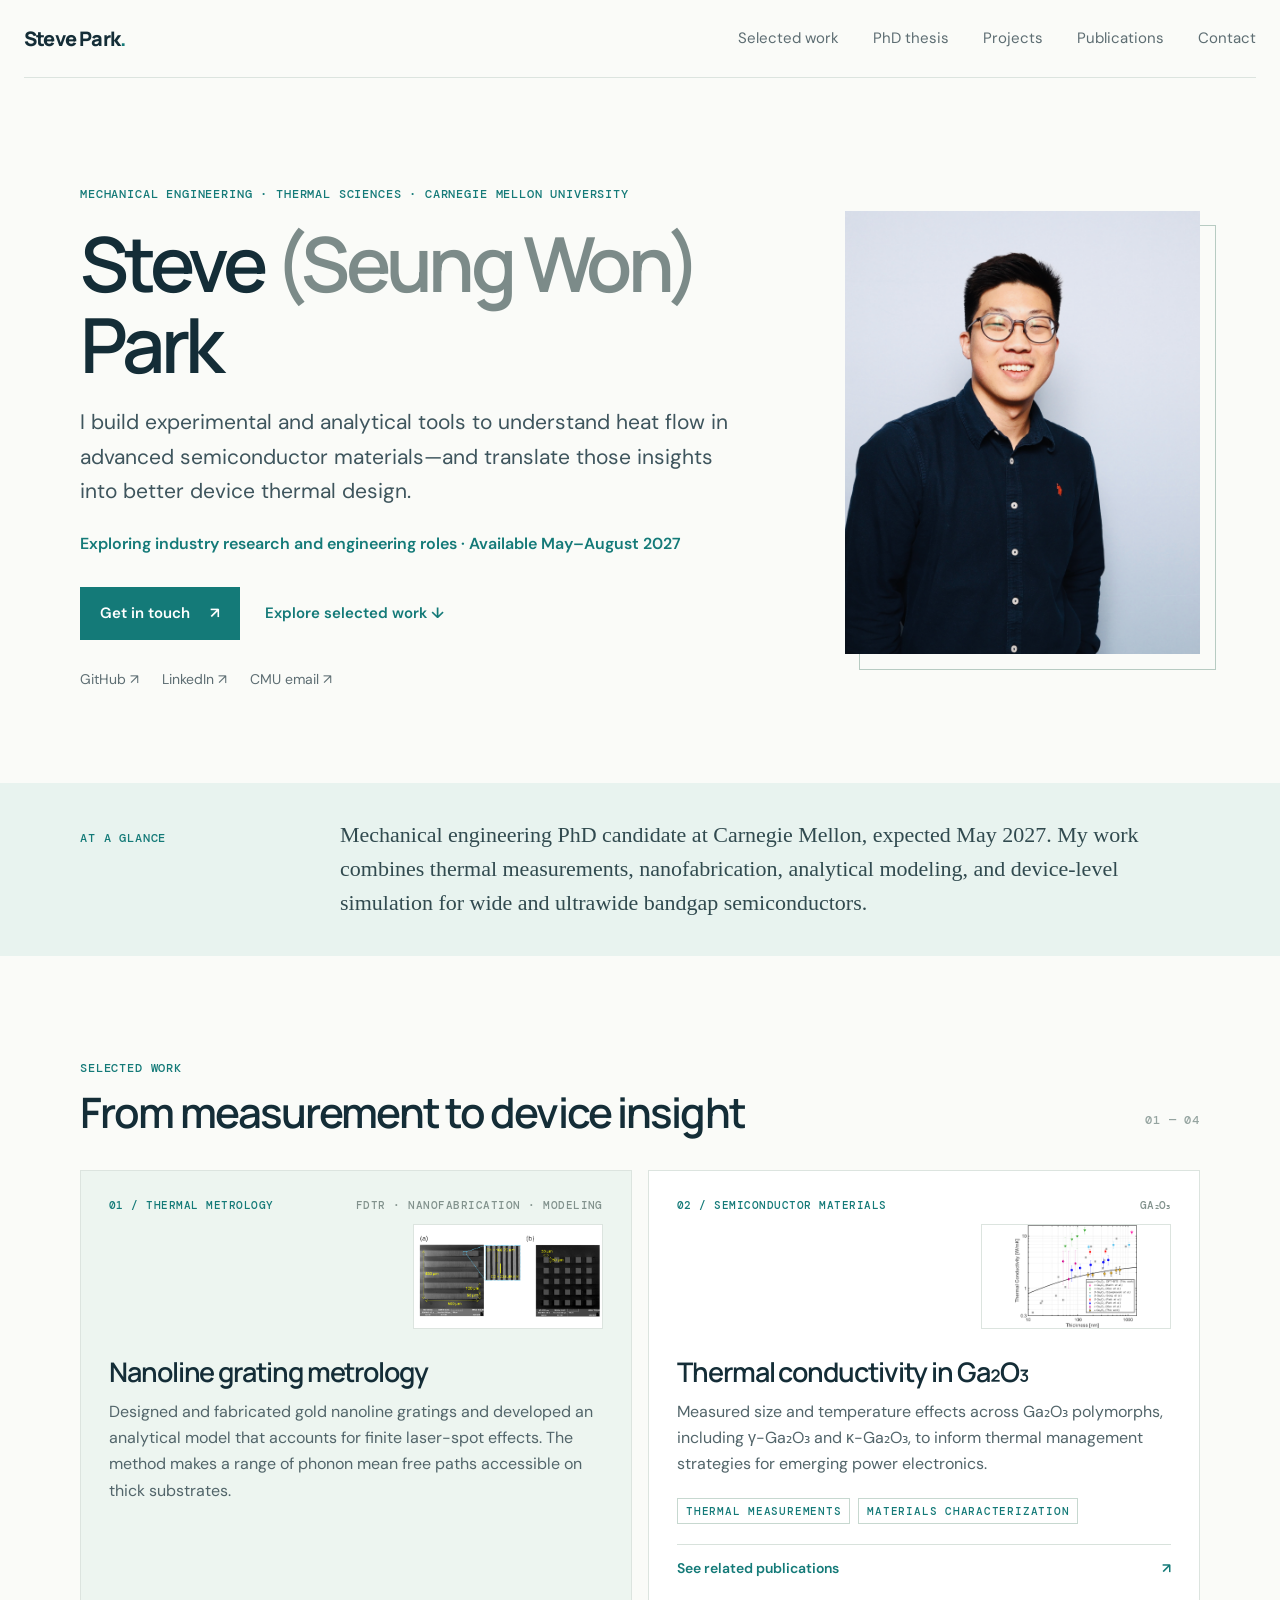
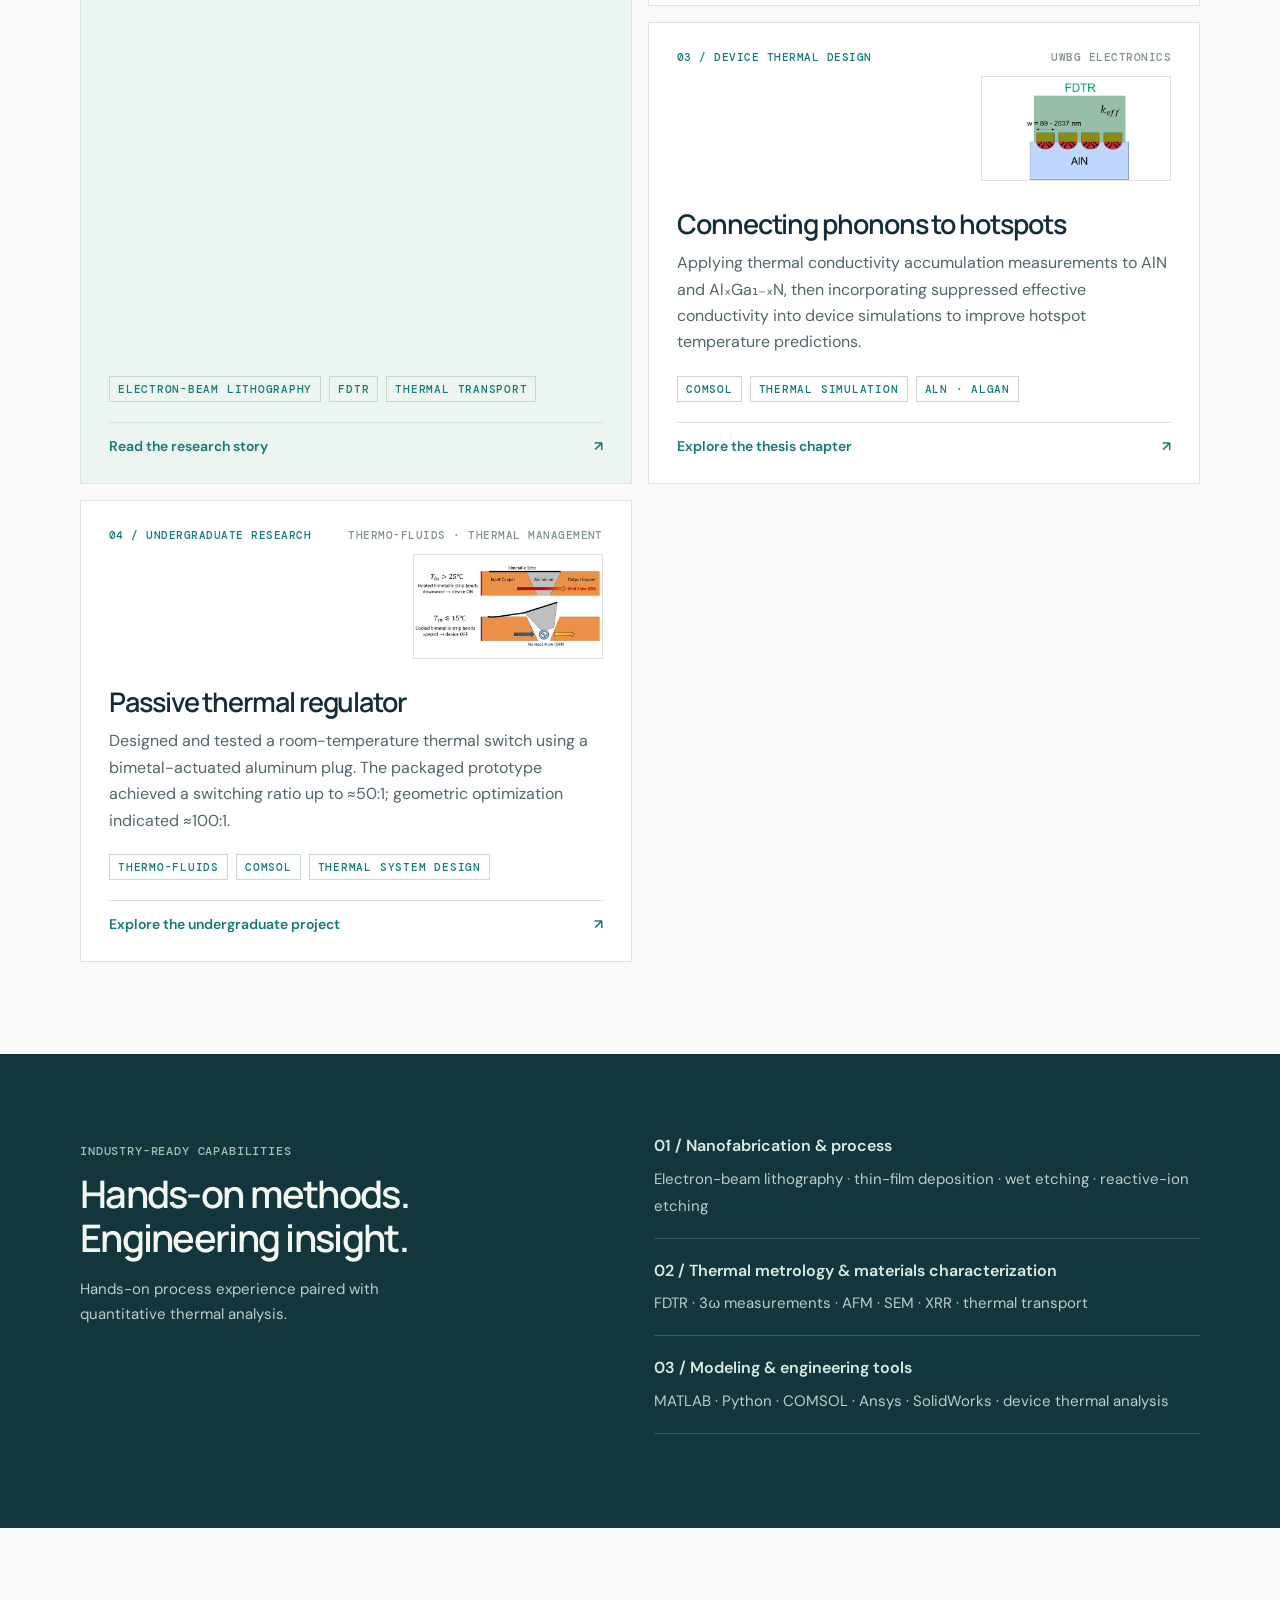
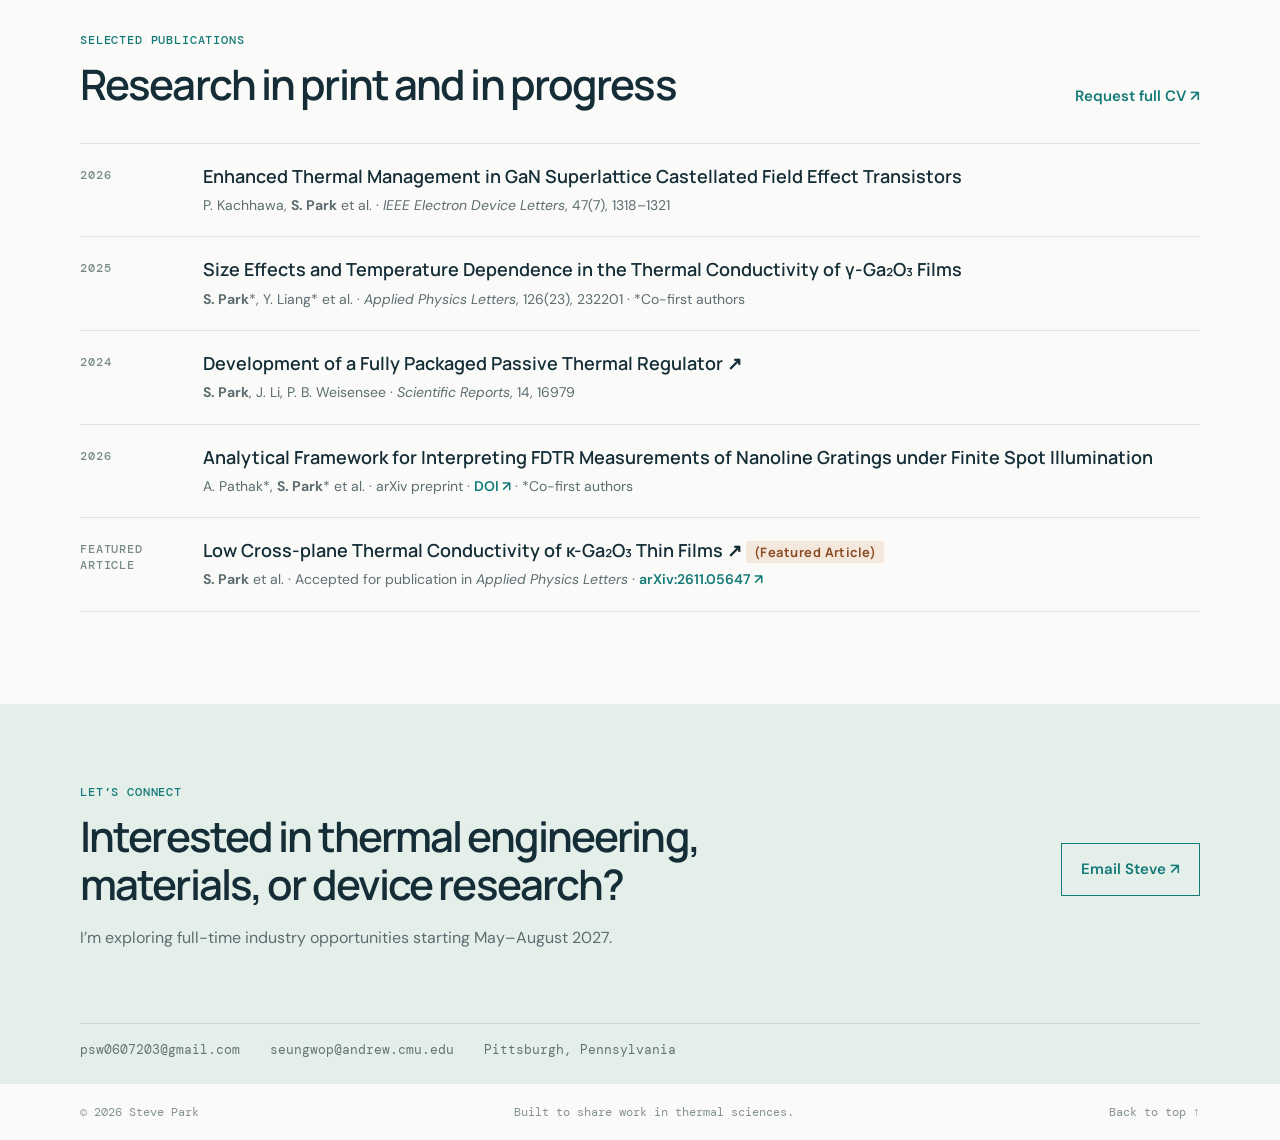
==== commit 432c04f3: "Link accepted featured kappa Ga2O3 paper" ====
--- a/index.html
+++ b/index.html
@@ -102,7 +102,7 @@
         <article><span class="pub-year">2025</span><div><h3>Size Effects and Temperature Dependence in the Thermal Conductivity of γ-Ga₂O₃ Films</h3><p><strong>S. Park</strong>*, Y. Liang* et al. · <em>Applied Physics Letters</em>, 126(23), 232201 · *Co-first authors</p></div></article>
         <article><span class="pub-year">2024</span><div><h3><a href="https://doi.org/10.1038/s41598-024-67758-4">Development of a Fully Packaged Passive Thermal Regulator ↗</a></h3><p><strong>S. Park</strong>, J. Li, P. B. Weisensee · <em>Scientific Reports</em>, 14, 16979</p></div></article>
         <article><span class="pub-year">2026</span><div><h3>Analytical Framework for Interpreting FDTR Measurements of Nanoline Gratings under Finite Spot Illumination</h3><p>A. Pathak*, <strong>S. Park</strong>* et al. · arXiv preprint · <a href="https://doi.org/10.48550/arXiv.2610.37957">DOI ↗</a> · *Co-first authors</p></div></article>
-        <article><span class="pub-year">In review</span><div><h3>Low Cross-plane Thermal Conductivity of κ-Ga₂O₃ Thin Films</h3><p><strong>S. Park</strong> et al. · Submitted to <em>Applied Physics Letters</em></p></div></article>
+        <article><span class="pub-year">Featured article</span><div><h3><a href="https://arxiv.org/abs/2611.05647" target="_blank" rel="noreferrer">Low Cross-plane Thermal Conductivity of κ-Ga₂O₃ Thin Films ↗</a> <strong class="featured-badge">(Featured Article)</strong></h3><p><strong>S. Park</strong> et al. · Accepted for publication in <em>Applied Physics Letters</em> · <a href="https://arxiv.org/abs/2611.05647" target="_blank" rel="noreferrer">arXiv:2611.05647 ↗</a></p></div></article>
       </div>
     </section>
 
--- a/styles.css
+++ b/styles.css
@@ -57,3 +57,7 @@
 .detail-note{font-size:15px}
 .paper-credit{font-size:14px}
 @media(max-width:760px){nav{font-size:13px}.lead{font-size:19px}.intro-grid p:last-child{font-size:20px}.publication-list h3{font-size:16px}.project-visual{height:170px}.thesis-content h2{font-size:29px}}
+/* Keep Selected Work figures secondary to the project descriptions */
+.project-visual{width:min(42%,190px);height:105px;margin:12px 0 0 auto;border:1px solid var(--line);background:#fff}
+@media(max-width:760px){.project-visual{width:min(45%,170px);height:95px}}
+.featured-badge{display:inline-block;color:#8a4c27;background:#f4e8dc;padding:2px 8px;border-radius:2px;font-size:.72em;letter-spacing:.035em;white-space:nowrap}
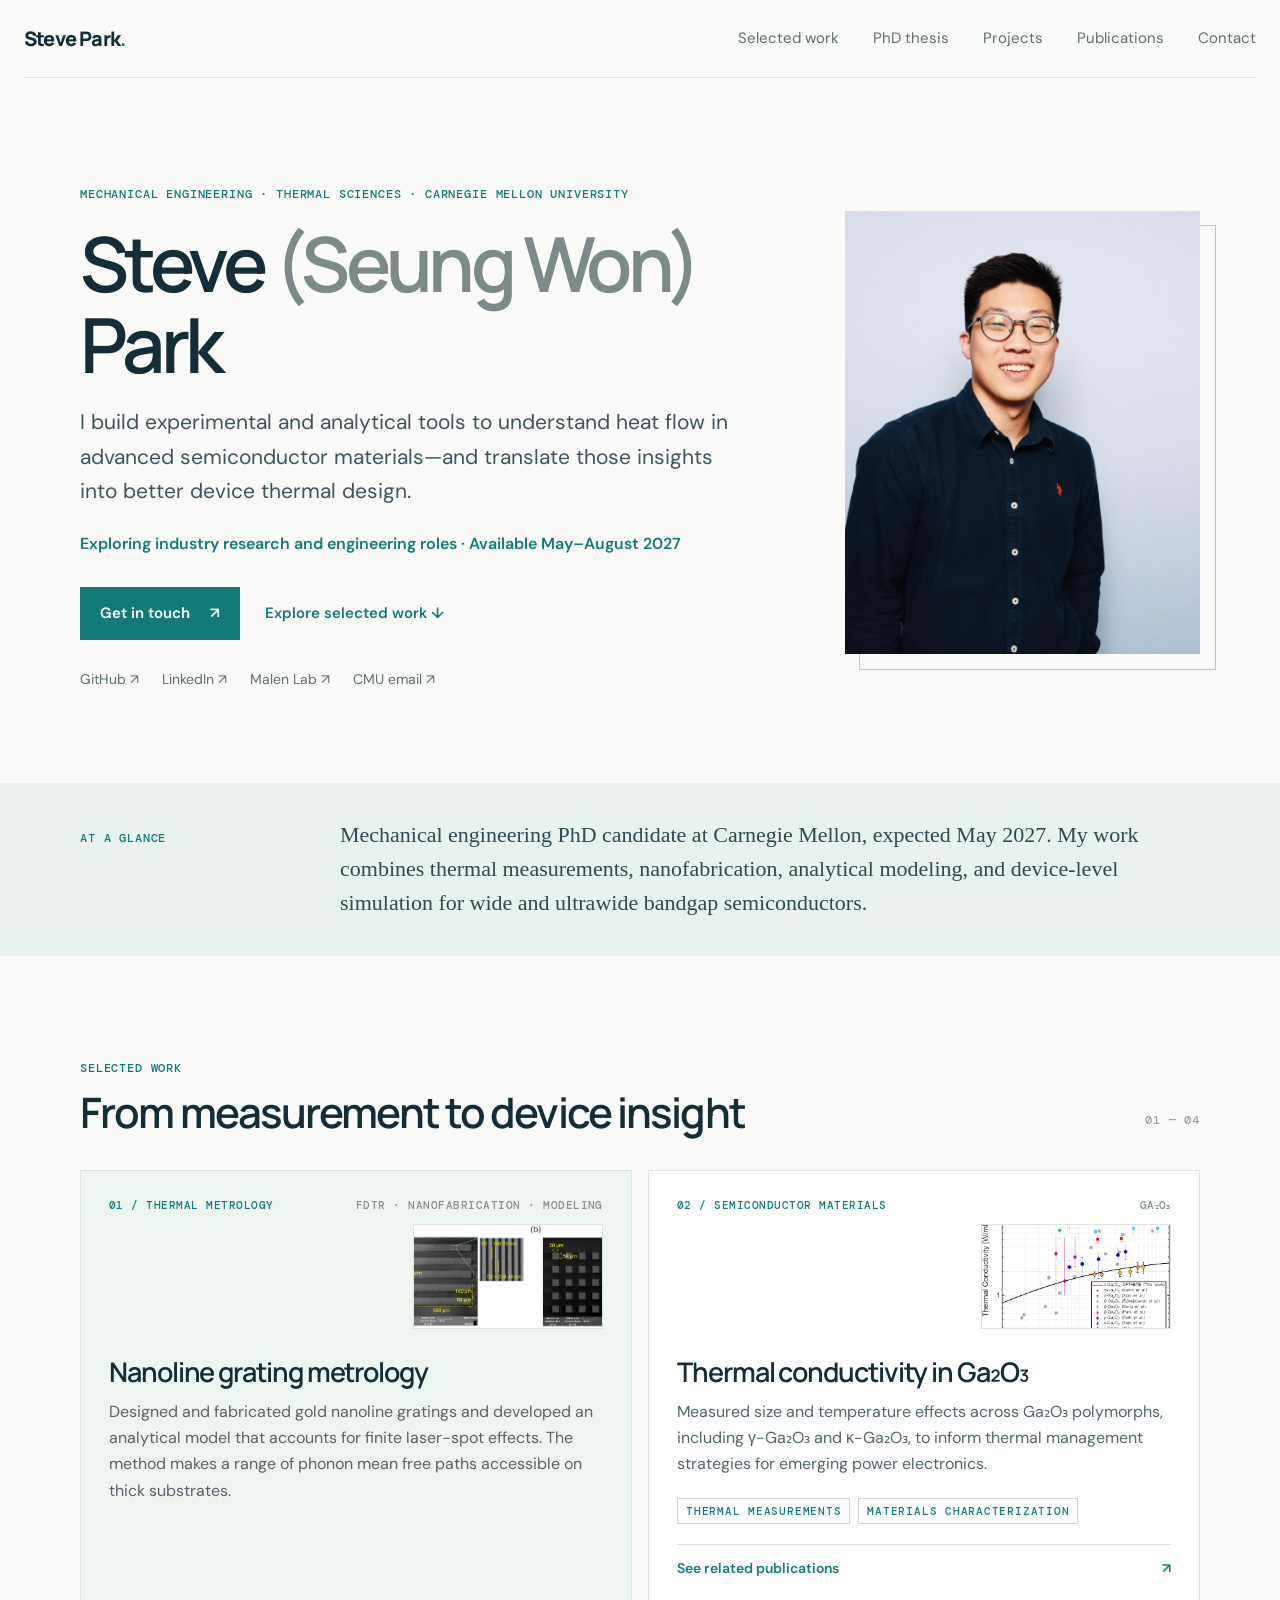
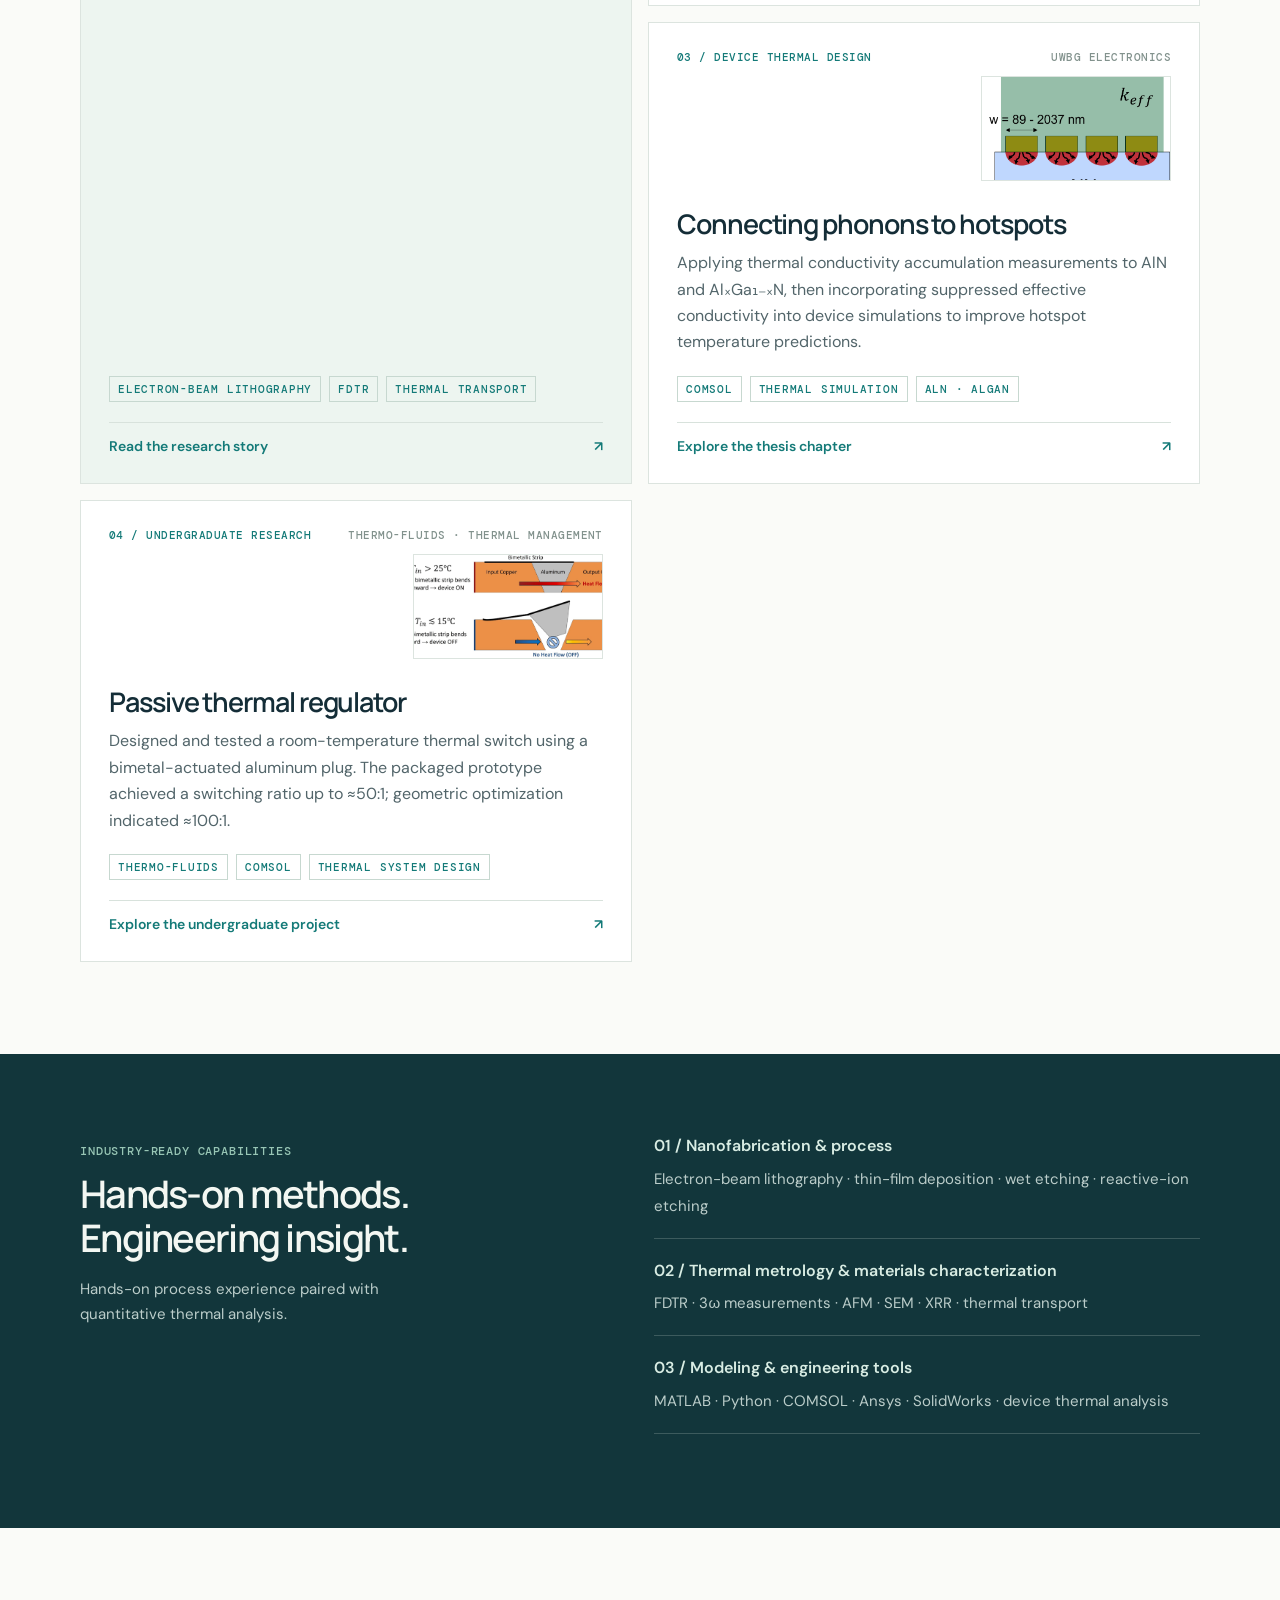
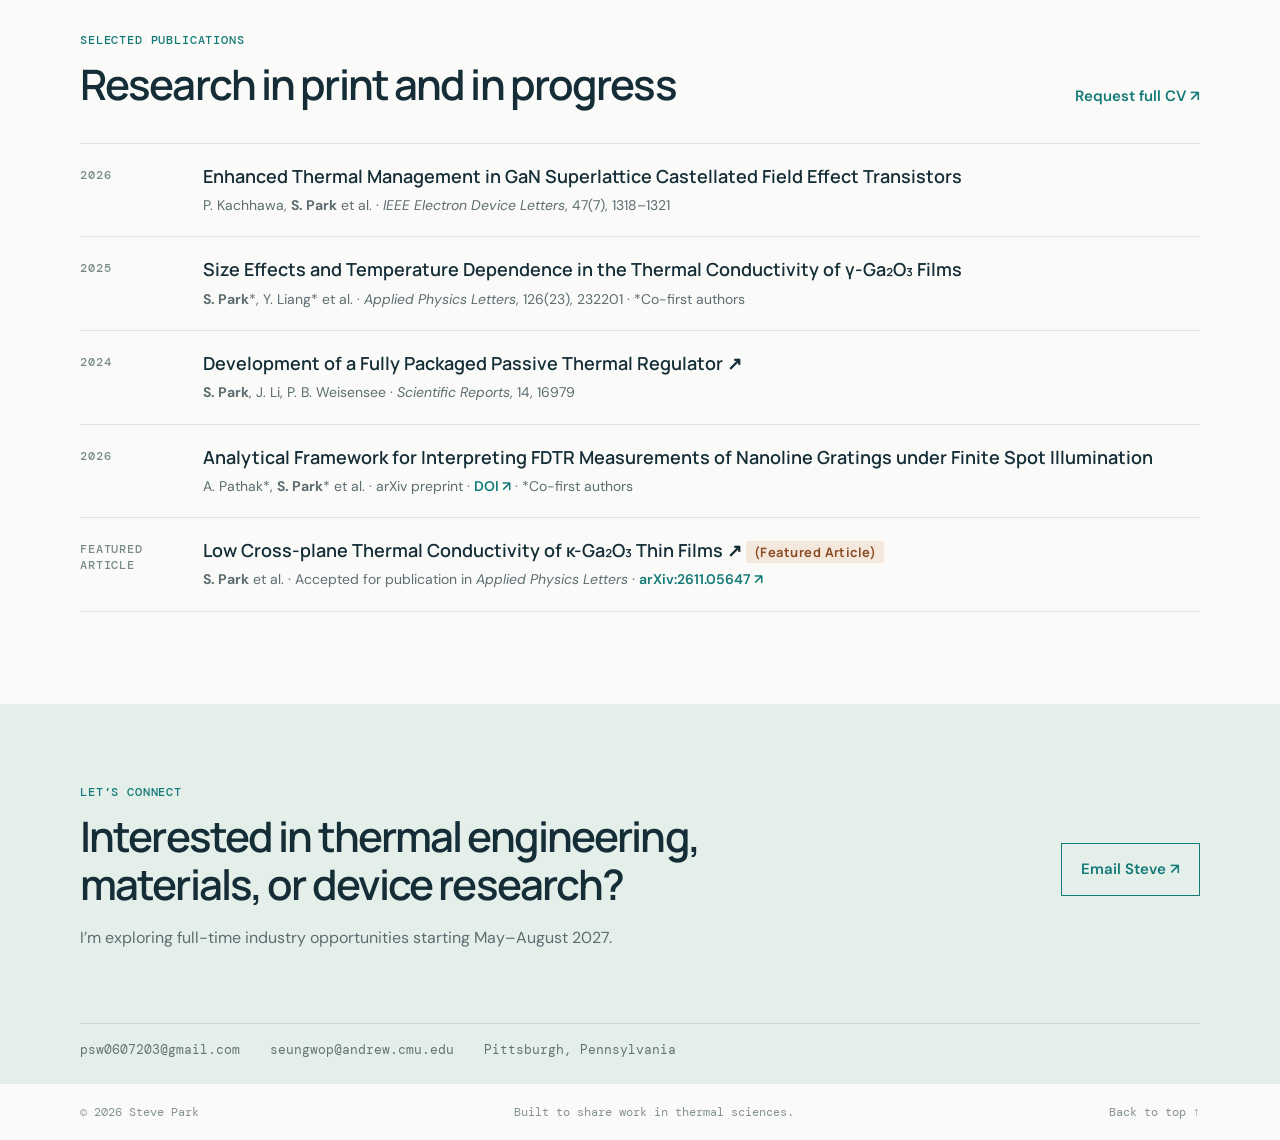
==== commit fe186739: "Fill project image frames and link lab website" ====
--- a/index.html
+++ b/index.html
@@ -33,6 +33,7 @@
         <div class="socials">
           <a href="https://github.com/steve-seungwon-park" target="_blank" rel="noreferrer">GitHub ↗</a>
           <a href="https://www.linkedin.com/in/steve-seungwon-park" target="_blank" rel="noreferrer">LinkedIn ↗</a>
+          <a href="https://meche.engineering.cmu.edu/faculty/malen-lab.html" target="_blank" rel="noreferrer">Malen Lab ↗</a>
           <a href="mailto:seungwop@andrew.cmu.edu">CMU email ↗</a>
         </div>
       </div>
--- a/styles.css
+++ b/styles.css
@@ -60,4 +60,5 @@
 /* Keep Selected Work figures secondary to the project descriptions */
 .project-visual{width:min(42%,190px);height:105px;margin:12px 0 0 auto;border:1px solid var(--line);background:#fff}
 @media(max-width:760px){.project-visual{width:min(45%,170px);height:95px}}
+.project-visual{object-fit:cover}
 .featured-badge{display:inline-block;color:#8a4c27;background:#f4e8dc;padding:2px 8px;border-radius:2px;font-size:.72em;letter-spacing:.035em;white-space:nowrap}
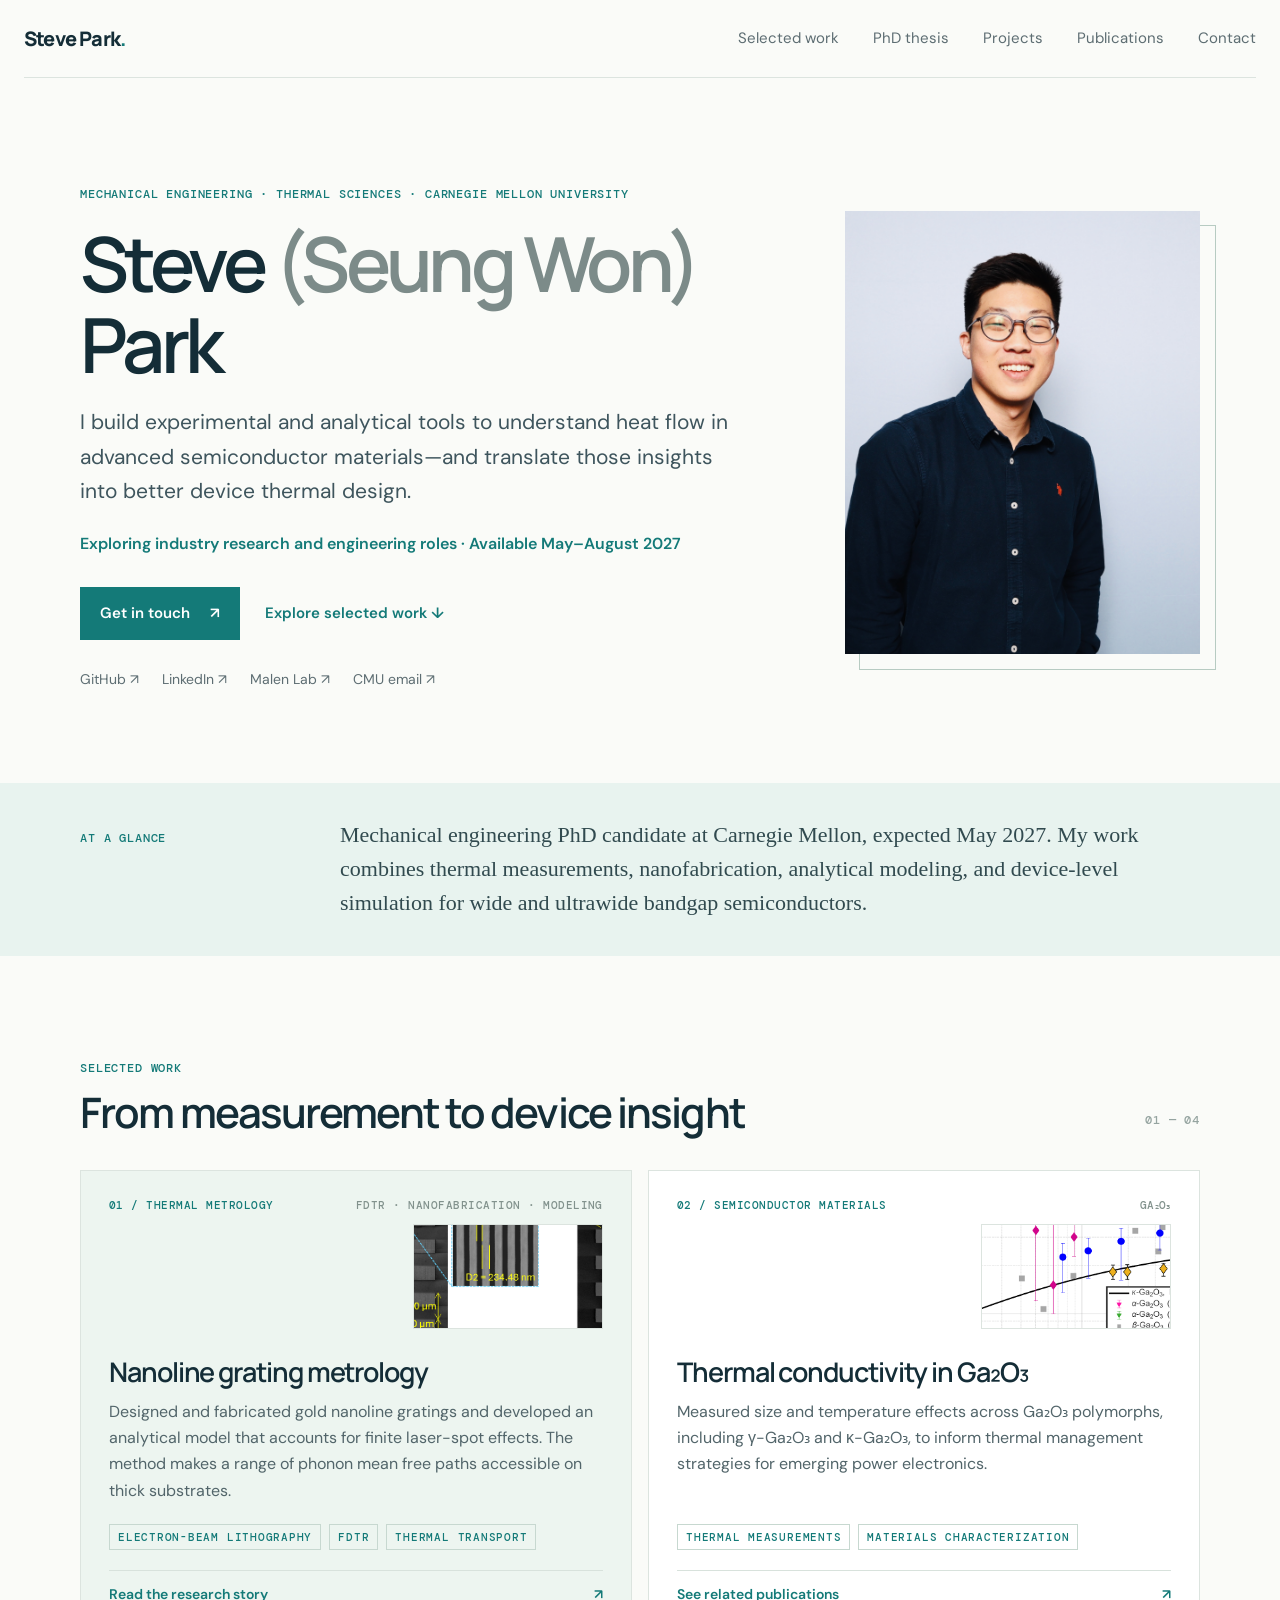
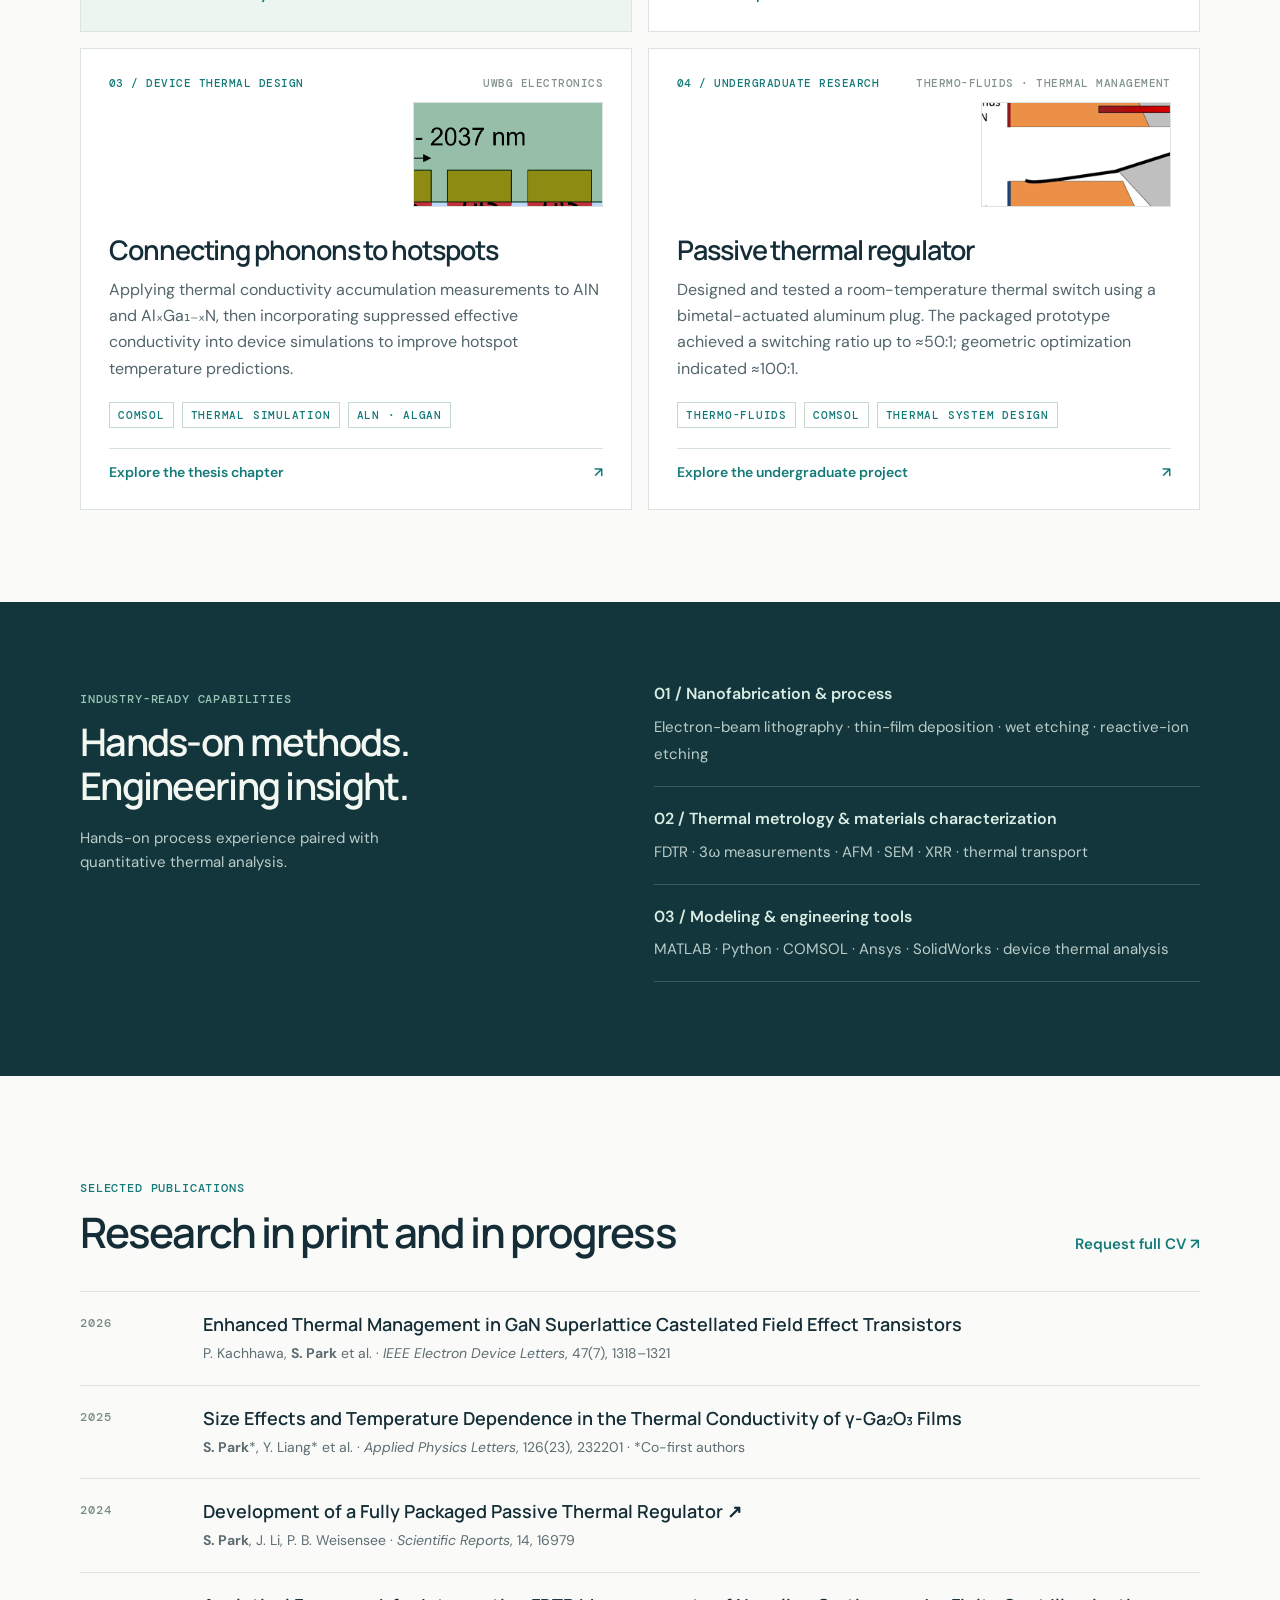
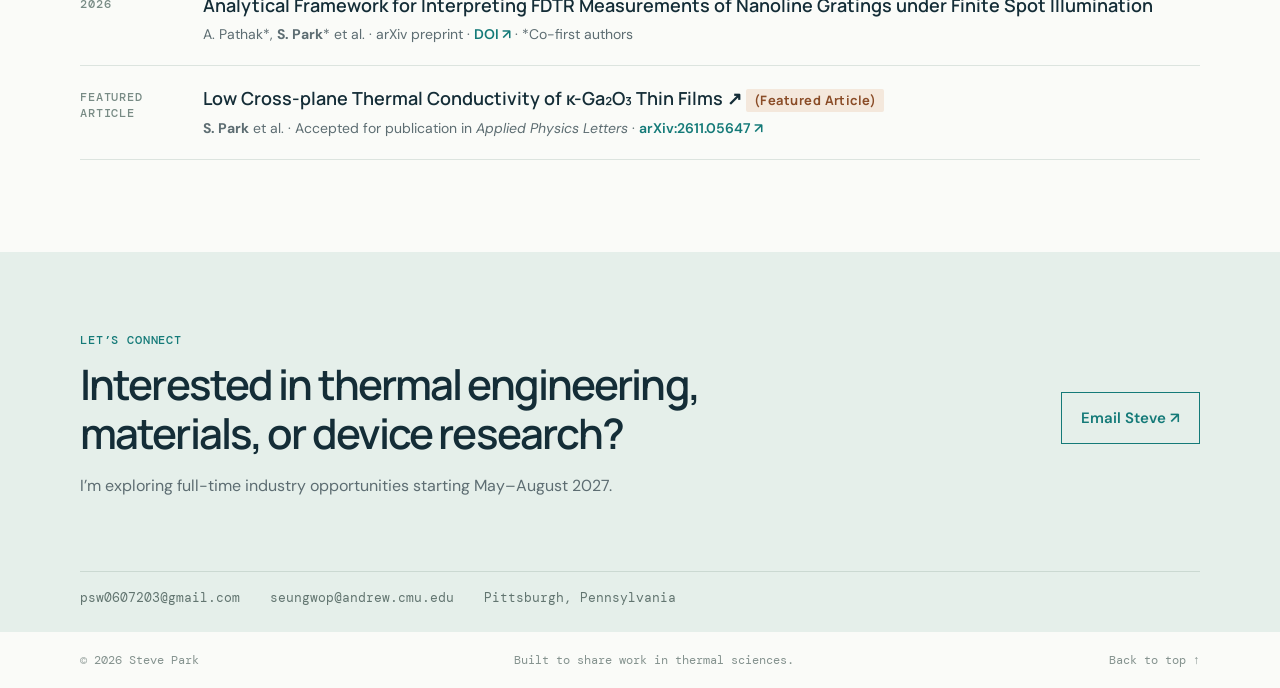
==== commit 09173fb4: "Zoom selected work thumbnails and tighten card layout" ====
--- a/index.html
+++ b/index.html
@@ -52,7 +52,7 @@
       <div class="project-grid">
         <article class="project-card project-feature">
           <div class="card-top"><span>01 / Thermal metrology</span><span>FDTR · Nanofabrication · Modeling</span></div>
-          <img class="project-visual" src="assets/nanoline-sem.png" alt="SEM images of fabricated gold nanoline gratings">
+          <figure class="project-visual"><img src="assets/nanoline-sem.png" alt="SEM images of fabricated gold nanoline gratings"></figure>
           <h3>Nanoline grating metrology</h3>
           <p>Designed and fabricated gold nanoline gratings and developed an analytical model that accounts for finite laser-spot effects. The method makes a range of phonon mean free paths accessible on thick substrates.</p>
           <div class="tags"><span>Electron-beam lithography</span><span>FDTR</span><span>Thermal transport</span></div>
@@ -60,7 +60,7 @@
         </article>
         <article class="project-card">
           <div class="card-top"><span>02 / Semiconductor materials</span><span>Ga₂O₃</span></div>
-          <img class="project-visual" src="assets/gallium-oxide-size-effect.png" alt="Thickness-dependent thermal conductivity measurements for Ga₂O₃ polymorphs">
+          <figure class="project-visual"><img src="assets/gallium-oxide-size-effect.png" alt="Thickness-dependent thermal conductivity measurements for Ga₂O₃ polymorphs"></figure>
           <h3>Thermal conductivity in Ga₂O₃</h3>
           <p>Measured size and temperature effects across Ga₂O₃ polymorphs, including γ-Ga₂O₃ and κ-Ga₂O₃, to inform thermal management strategies for emerging power electronics.</p>
           <div class="tags"><span>Thermal measurements</span><span>Materials characterization</span></div>
@@ -68,7 +68,7 @@
         </article>
         <article class="project-card">
           <div class="card-top"><span>03 / Device thermal design</span><span>UWBG electronics</span></div>
-          <img class="project-visual" src="assets/aln-fdtr-schematic.png" alt="Schematic of an AlN sample and FDTR measurement across patterned heater lines">
+          <figure class="project-visual"><img src="assets/aln-fdtr-schematic.png" alt="Schematic of an AlN sample and FDTR measurement across patterned heater lines"></figure>
           <h3>Connecting phonons to hotspots</h3>
           <p>Applying thermal conductivity accumulation measurements to AlN and AlₓGa₁₋ₓN, then incorporating suppressed effective conductivity into device simulations to improve hotspot temperature predictions.</p>
           <div class="tags"><span>COMSOL</span><span>Thermal simulation</span><span>AlN · AlGaN</span></div>
@@ -76,7 +76,7 @@
         </article>
         <article class="project-card">
           <div class="card-top"><span>04 / Undergraduate research</span><span>Thermo-fluids · Thermal management</span></div>
-          <img class="project-visual" src="assets/passive-regulator-operation.png" alt="Schematic showing the passive thermal regulator switching heat flow on or off">
+          <figure class="project-visual"><img src="assets/passive-regulator-operation.png" alt="Schematic showing the passive thermal regulator switching heat flow on or off"></figure>
           <h3>Passive thermal regulator</h3>
           <p>Designed and tested a room-temperature thermal switch using a bimetal-actuated aluminum plug. The packaged prototype achieved a switching ratio up to ≈50:1; geometric optimization indicated ≈100:1.</p>
           <div class="tags"><span>Thermo-fluids</span><span>COMSOL</span><span>Thermal system design</span></div>
--- a/styles.css
+++ b/styles.css
@@ -60,5 +60,7 @@
 /* Keep Selected Work figures secondary to the project descriptions */
 .project-visual{width:min(42%,190px);height:105px;margin:12px 0 0 auto;border:1px solid var(--line);background:#fff}
 @media(max-width:760px){.project-visual{width:min(45%,170px);height:95px}}
-.project-visual{object-fit:cover}
+.project-visual{position:relative;overflow:hidden;flex:0 0 auto}
+.project-visual img{position:absolute;left:50%;top:50%;width:200%;height:200%;max-width:none;object-fit:cover;transform:translate(-50%,-50%)}
+.project-feature{grid-row:auto}
 .featured-badge{display:inline-block;color:#8a4c27;background:#f4e8dc;padding:2px 8px;border-radius:2px;font-size:.72em;letter-spacing:.035em;white-space:nowrap}
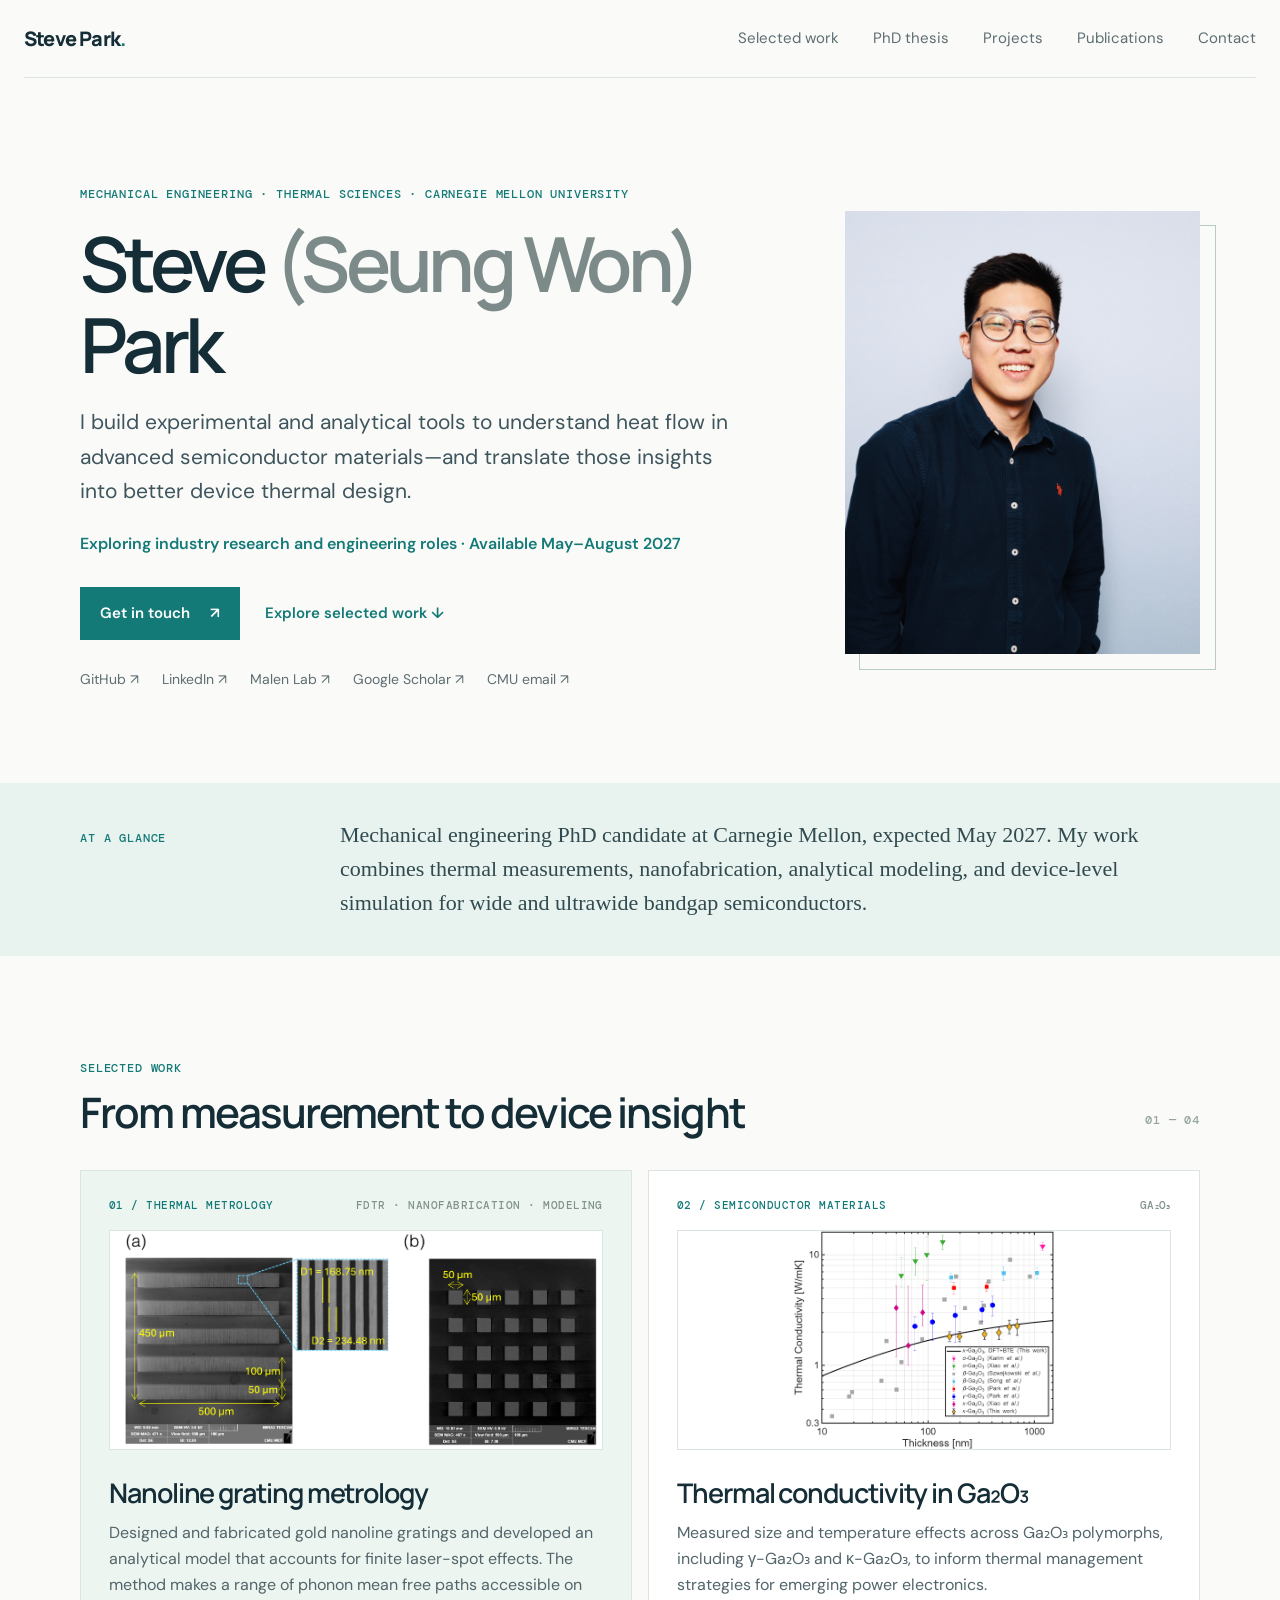
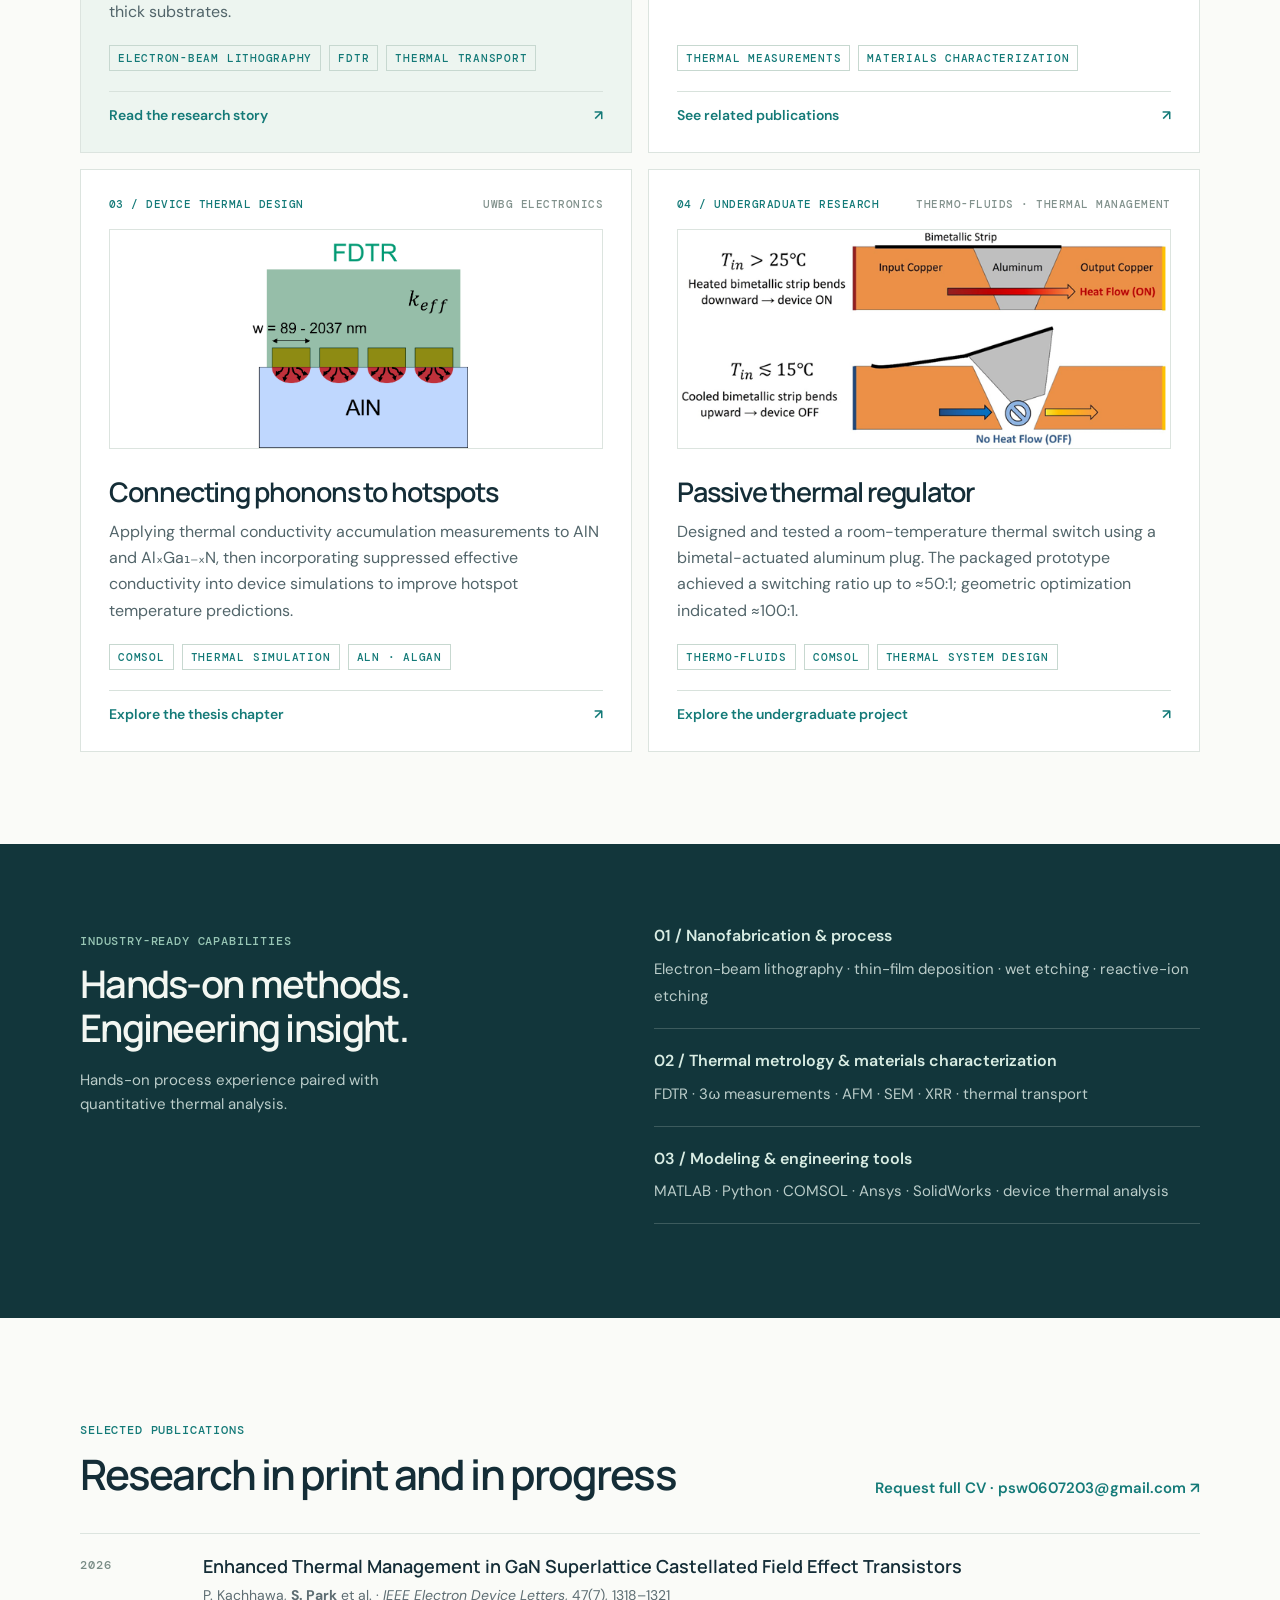
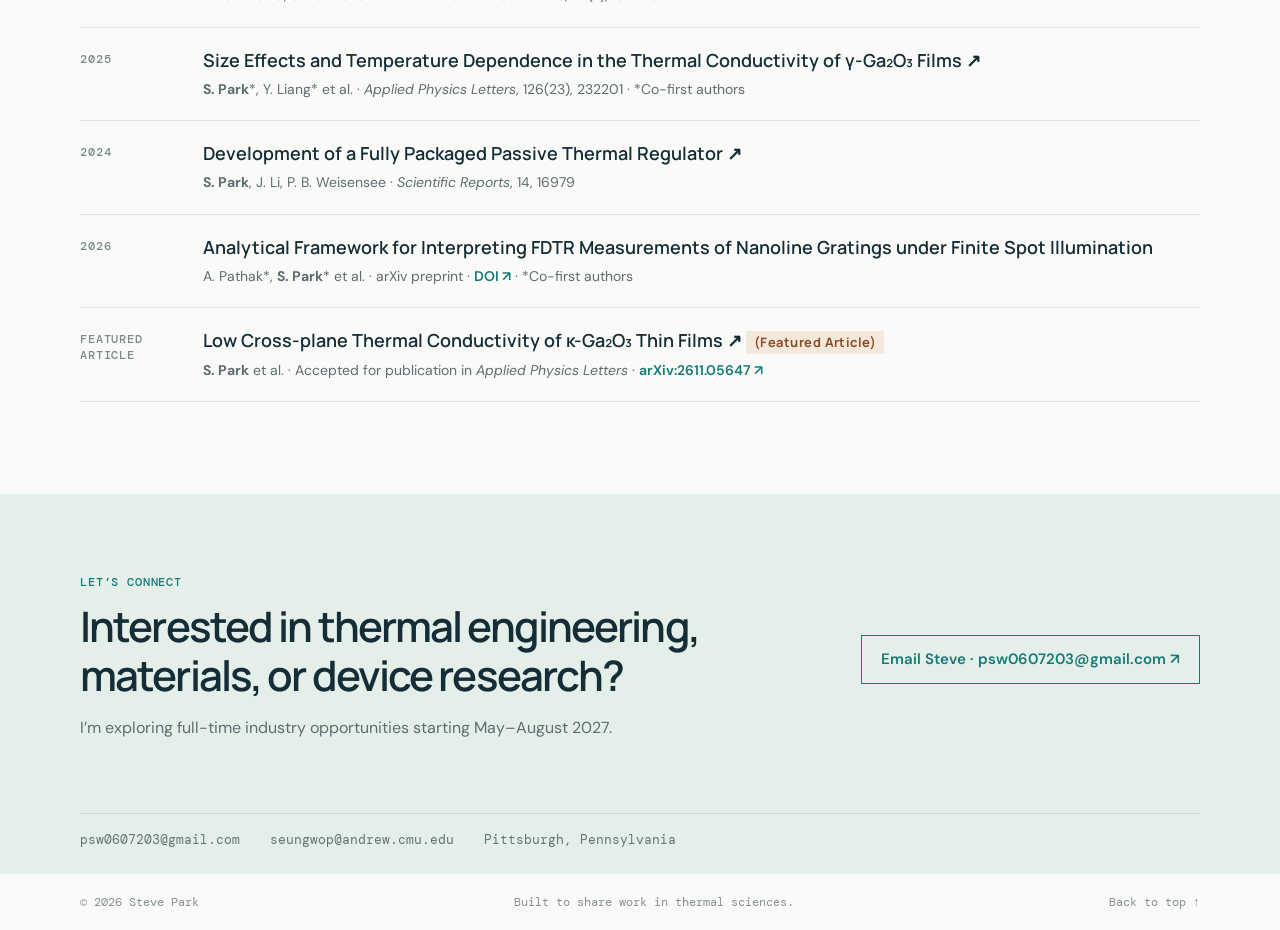
==== commit d0f8cdba: "Link contact actions and publication resources" ====
--- a/index.html
+++ b/index.html
@@ -34,6 +34,7 @@
           <a href="https://github.com/steve-seungwon-park" target="_blank" rel="noreferrer">GitHub ↗</a>
           <a href="https://www.linkedin.com/in/steve-seungwon-park" target="_blank" rel="noreferrer">LinkedIn ↗</a>
           <a href="https://meche.engineering.cmu.edu/faculty/malen-lab.html" target="_blank" rel="noreferrer">Malen Lab ↗</a>
+          <a href="https://scholar.google.com/citations?user=a9eLEqkAAAAJ&amp;hl=en" target="_blank" rel="noreferrer">Google Scholar ↗</a>
           <a href="mailto:seungwop@andrew.cmu.edu">CMU email ↗</a>
         </div>
       </div>
@@ -97,10 +98,10 @@
     </section>
 
     <section class="section wrap" id="publications">
-      <div class="section-heading"><div><p class="eyebrow">Selected publications</p><h2>Research in print and in progress</h2></div><a class="text-link" href="mailto:psw0607203@gmail.com?subject=Publications%20and%20CV">Request full CV ↗</a></div>
+      <div class="section-heading"><div><p class="eyebrow">Selected publications</p><h2>Research in print and in progress</h2></div><a class="text-link cv-link" href="https://mail.google.com/mail/?view=cm&amp;fs=1&amp;to=psw0607203@gmail.com&amp;su=CV%20request" target="_blank" rel="noreferrer">Request full CV · psw0607203@gmail.com ↗</a></div>
       <div class="publication-list">
         <article><span class="pub-year">2026</span><div><h3>Enhanced Thermal Management in GaN Superlattice Castellated Field Effect Transistors</h3><p>P. Kachhawa, <strong>S. Park</strong> et al. · <em>IEEE Electron Device Letters</em>, 47(7), 1318–1321</p></div></article>
-        <article><span class="pub-year">2025</span><div><h3>Size Effects and Temperature Dependence in the Thermal Conductivity of γ-Ga₂O₃ Films</h3><p><strong>S. Park</strong>*, Y. Liang* et al. · <em>Applied Physics Letters</em>, 126(23), 232201 · *Co-first authors</p></div></article>
+        <article><span class="pub-year">2025</span><div><h3><a href="https://pubs.aip.org/aip/apl/article/126/23/232201/3349433" target="_blank" rel="noreferrer">Size Effects and Temperature Dependence in the Thermal Conductivity of γ-Ga₂O₃ Films ↗</a></h3><p><strong>S. Park</strong>*, Y. Liang* et al. · <em>Applied Physics Letters</em>, 126(23), 232201 · *Co-first authors</p></div></article>
         <article><span class="pub-year">2024</span><div><h3><a href="https://doi.org/10.1038/s41598-024-67758-4">Development of a Fully Packaged Passive Thermal Regulator ↗</a></h3><p><strong>S. Park</strong>, J. Li, P. B. Weisensee · <em>Scientific Reports</em>, 14, 16979</p></div></article>
         <article><span class="pub-year">2026</span><div><h3>Analytical Framework for Interpreting FDTR Measurements of Nanoline Gratings under Finite Spot Illumination</h3><p>A. Pathak*, <strong>S. Park</strong>* et al. · arXiv preprint · <a href="https://doi.org/10.48550/arXiv.2610.37957">DOI ↗</a> · *Co-first authors</p></div></article>
         <article><span class="pub-year">Featured article</span><div><h3><a href="https://arxiv.org/abs/2611.05647" target="_blank" rel="noreferrer">Low Cross-plane Thermal Conductivity of κ-Ga₂O₃ Thin Films ↗</a> <strong class="featured-badge">(Featured Article)</strong></h3><p><strong>S. Park</strong> et al. · Accepted for publication in <em>Applied Physics Letters</em> · <a href="https://arxiv.org/abs/2611.05647" target="_blank" rel="noreferrer">arXiv:2611.05647 ↗</a></p></div></article>
@@ -108,7 +109,7 @@
     </section>
 
     <section class="contact-section" id="contact">
-      <div class="wrap contact-inner"><div><p class="eyebrow">Let’s connect</p><h2>Interested in thermal engineering, materials, or device research?</h2><p>I’m exploring full-time industry opportunities starting May–August 2027.</p></div><a class="button button-light" href="mailto:psw0607203@gmail.com">Email Steve ↗</a></div>
+      <div class="wrap contact-inner"><div><p class="eyebrow">Let’s connect</p><h2>Interested in thermal engineering, materials, or device research?</h2><p>I’m exploring full-time industry opportunities starting May–August 2027.</p></div><a class="button button-light" href="https://mail.google.com/mail/?view=cm&amp;fs=1&amp;to=psw0607203@gmail.com&amp;su=Website%20inquiry" target="_blank" rel="noreferrer">Email Steve · psw0607203@gmail.com ↗</a></div>
       <div class="wrap contact-foot"><a href="mailto:psw0607203@gmail.com">psw0607203@gmail.com</a><a href="mailto:seungwop@andrew.cmu.edu">seungwop@andrew.cmu.edu</a><span>Pittsburgh, Pennsylvania</span></div>
     </section>
   </main>
--- a/styles.css
+++ b/styles.css
@@ -57,10 +57,12 @@
 .detail-note{font-size:15px}
 .paper-credit{font-size:14px}
 @media(max-width:760px){nav{font-size:13px}.lead{font-size:19px}.intro-grid p:last-child{font-size:20px}.publication-list h3{font-size:16px}.project-visual{height:170px}.thesis-content h2{font-size:29px}}
-/* Keep Selected Work figures secondary to the project descriptions */
-.project-visual{width:min(42%,190px);height:105px;margin:12px 0 0 auto;border:1px solid var(--line);background:#fff}
-@media(max-width:760px){.project-visual{width:min(45%,170px);height:95px}}
-.project-visual{position:relative;overflow:hidden;flex:0 0 auto}
-.project-visual img{position:absolute;left:50%;top:50%;width:200%;height:200%;max-width:none;object-fit:cover;transform:translate(-50%,-50%)}
+/* Full-width Selected Work frames show each complete figure without cropping */
+.project-visual{display:flex;justify-content:center;align-items:center;width:100%;height:220px;margin:18px 0 0;border:1px solid var(--line);background:#fff;overflow:hidden;flex:0 0 auto}
+.project-visual img{display:block;width:100%;height:100%;max-width:100%;object-fit:contain}
+@media(max-width:760px){.project-visual{height:200px}}
 .project-feature{grid-row:auto}
 .featured-badge{display:inline-block;color:#8a4c27;background:#f4e8dc;padding:2px 8px;border-radius:2px;font-size:.72em;letter-spacing:.035em;white-space:nowrap}
+.cv-link{max-width:360px;text-align:right;line-height:1.4}
+.button-light{white-space:normal;max-width:360px;text-align:left;line-height:1.4}
+@media(max-width:760px){.cv-link{text-align:left}}
